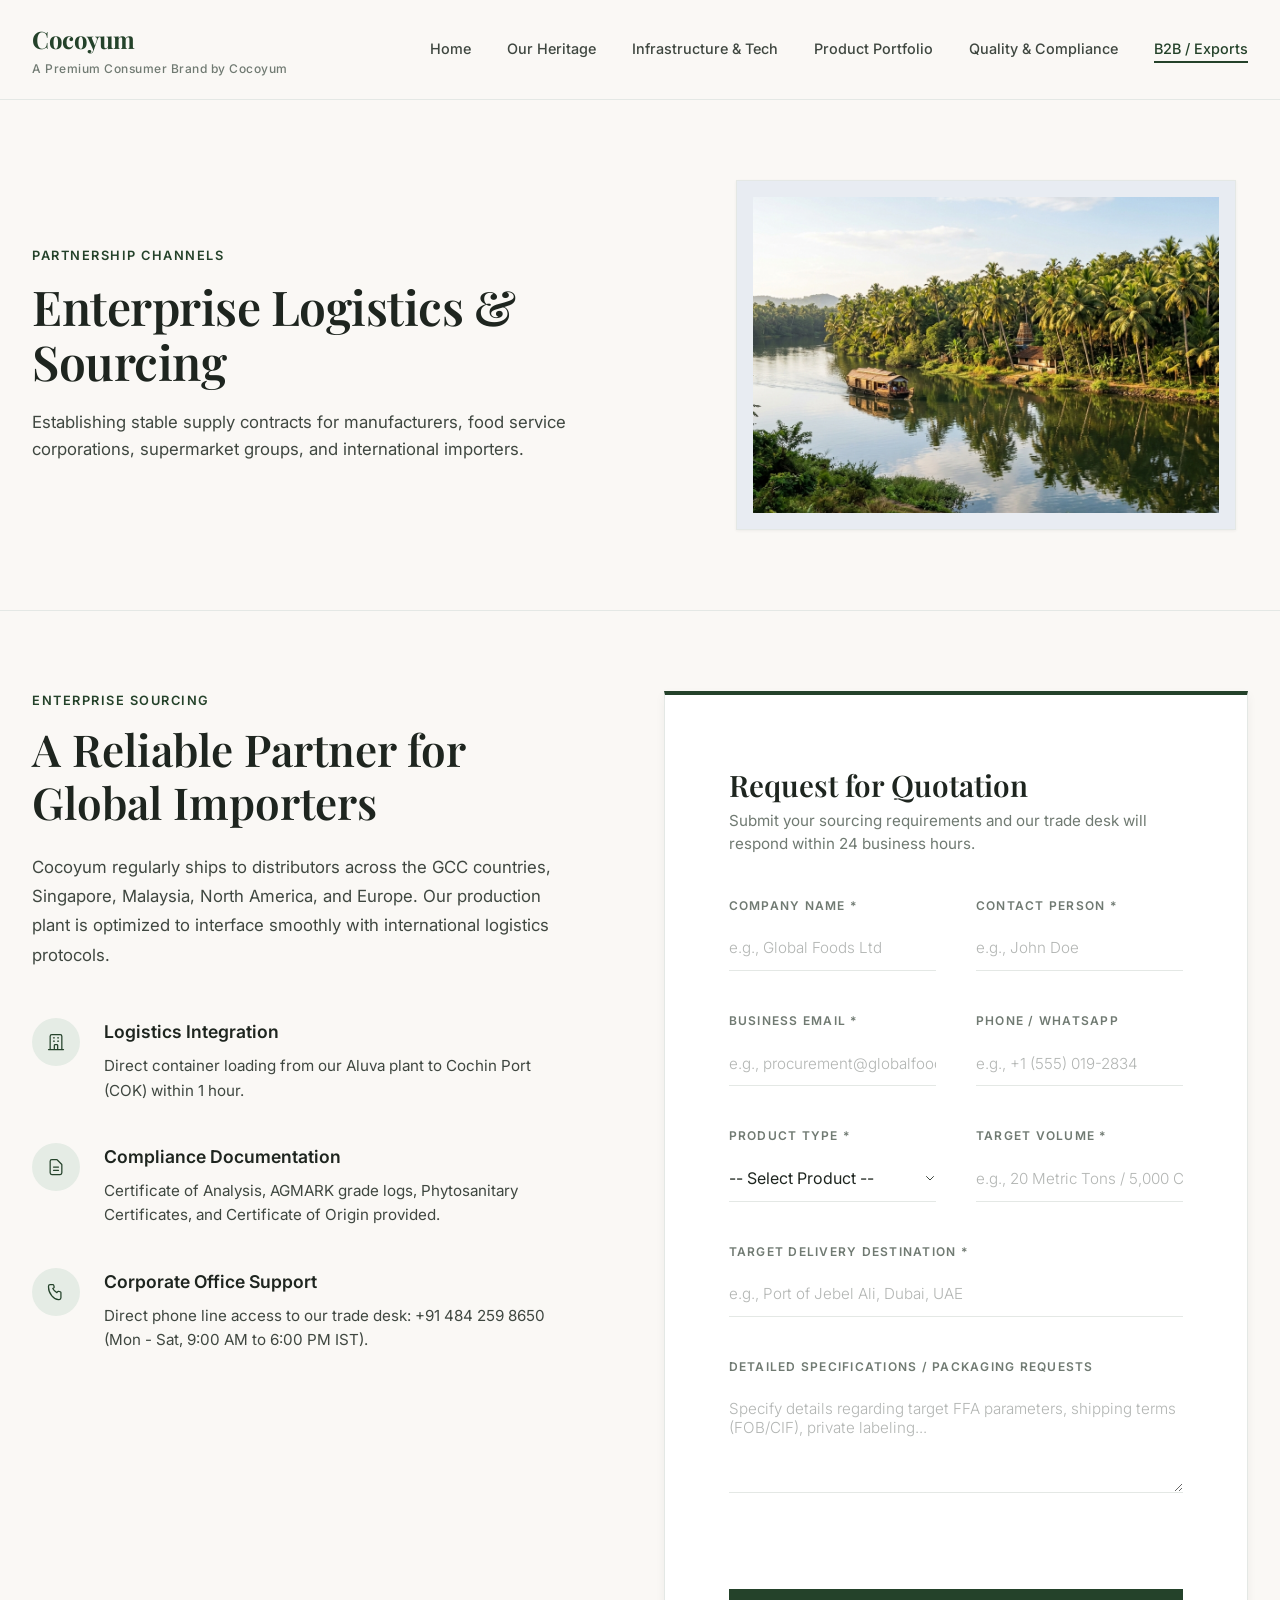
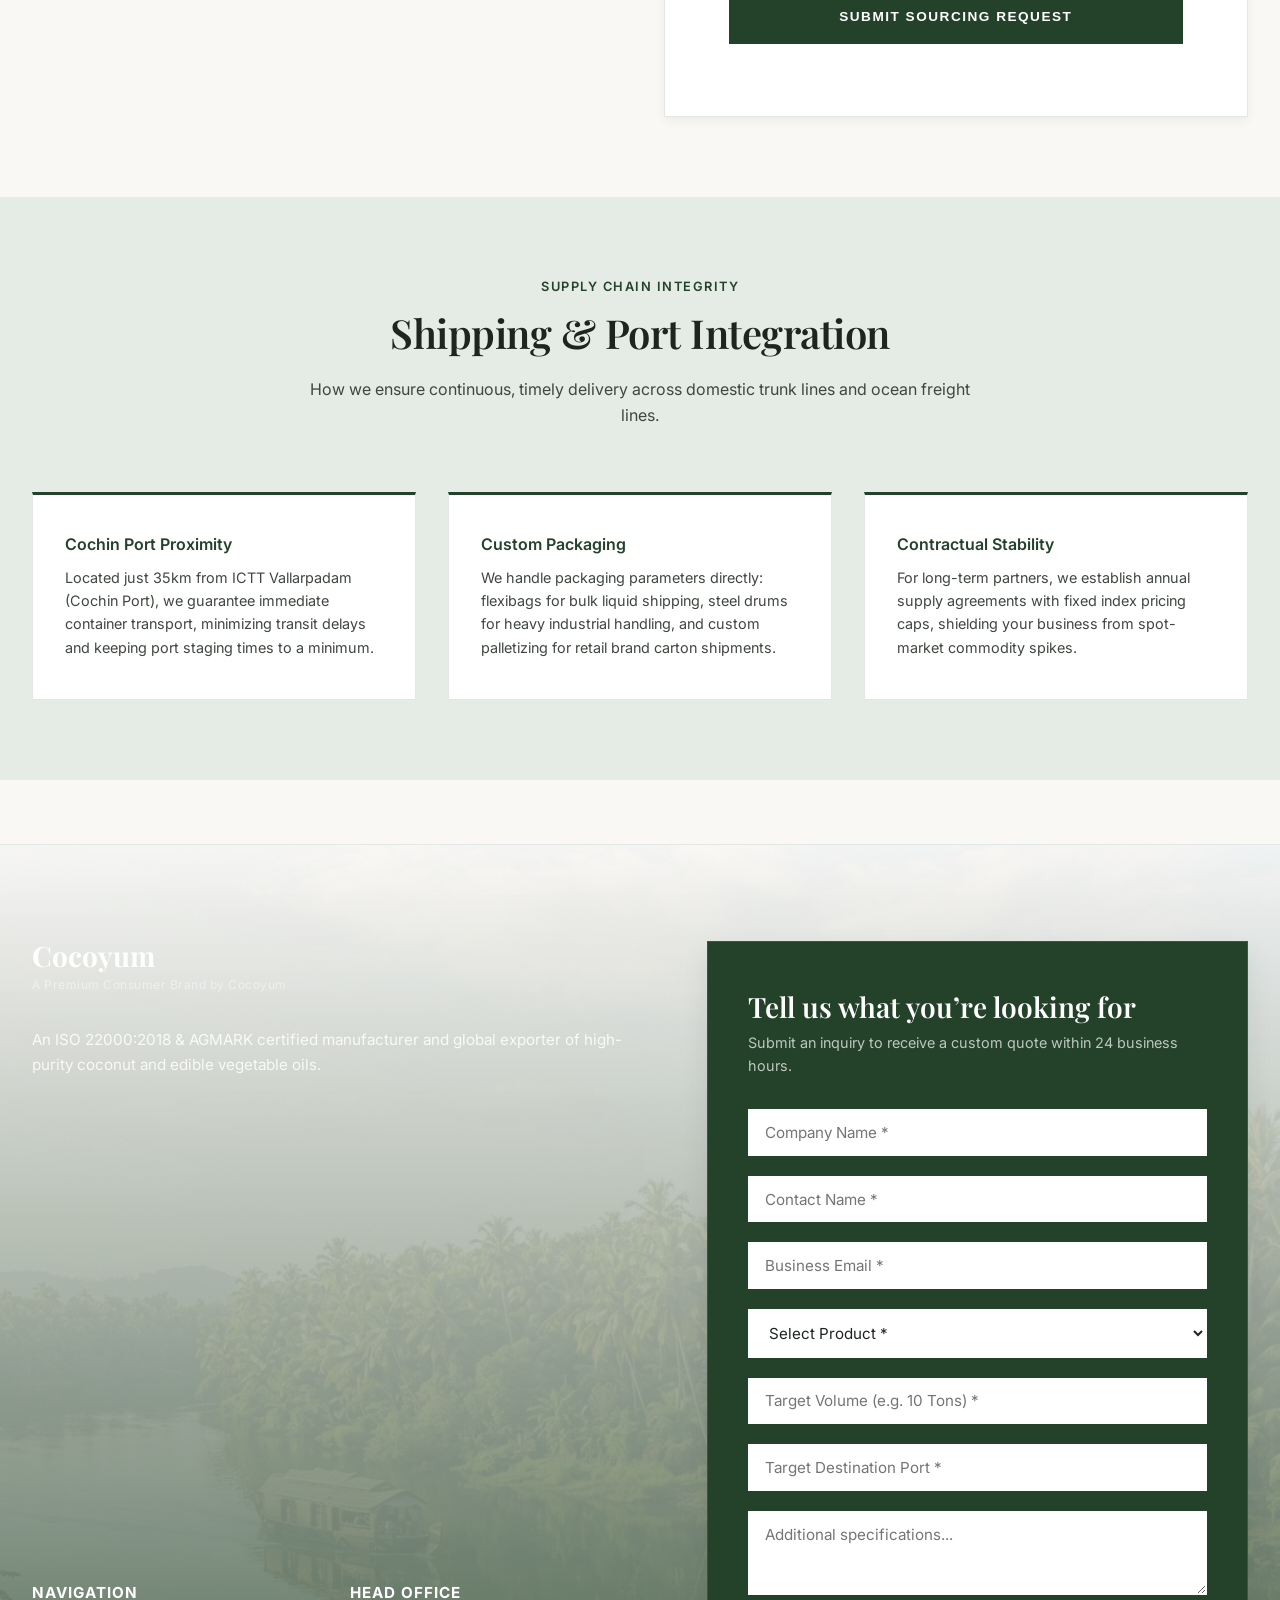
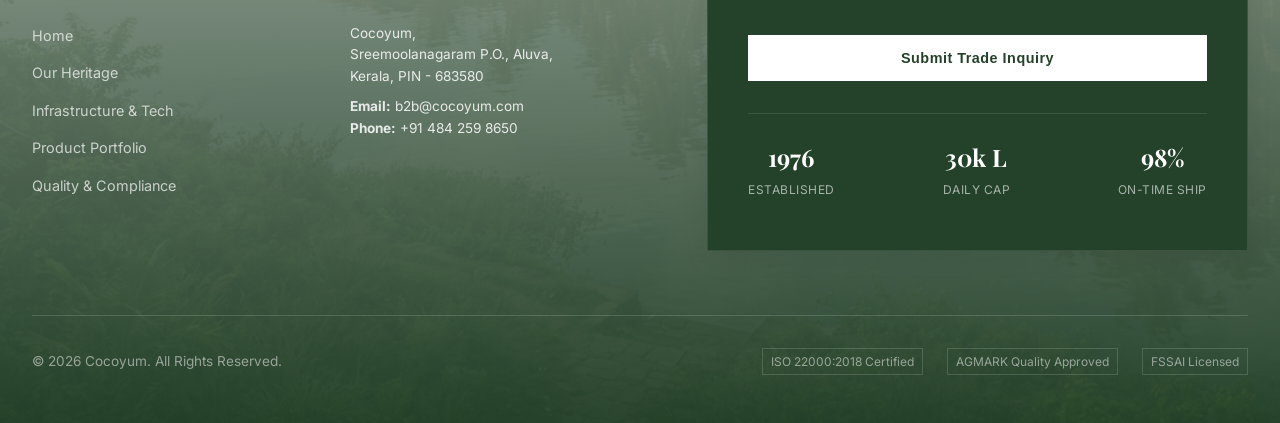
==== b2b.html @ 8557363f "Rename brand references from New Periyar Oil Mills to Cocoyum across all pages and scripts" ====
<!DOCTYPE html>
<html lang="en">
<head>
    <meta charset="UTF-8">
    <meta name="viewport" content="width=device-width, initial-scale=1.0">
    <title>B2B Trade & Export Enquiries | Cocoyum</title>
    <meta name="description" content="Submit a Request for Quote (RFQ) to Cocoyum. Sourcing solutions for industrial bulk edible oils and global export supply chains.">
    <meta name="keywords" content="Enterprise RFQ, Bulk Oil Supplier, Coconut Oil Exports, Industrial Sourcing, Trade Inquiry Form, Cochin Port Logistics">
    <!-- Favicon -->
    <link rel="icon" type="image/png" href="data:image/svg+xml,<svg xmlns=%22http://www.w3.org/2000/svg%22 viewBox=%220 0 100 100%22><text y=%22.9em%22 font-size=%2290%22>🌴</text></svg>">
    <!-- CSS Stylesheet -->
    <link rel="stylesheet" href="css/style.css">
</head>
<body>

    <!-- Header & Navigation -->
    <header id="main-header">
        <div class="nav-container">
            <a href="index.html" class="logo-anchor" id="nav-logo">
                <span class="logo-main">Cocoyum</span>
                <span class="logo-sub">A Premium Consumer Brand by Cocoyum</span>
            </a>
            
            <button class="menu-toggle" aria-label="Toggle Navigation" id="menu-toggle-btn">
                <span></span>
                <span></span>
                <span></span>
            </button>
            
            <nav>
                <ul class="nav-links" id="nav-menu">
                    <li><a href="index.html">Home</a></li>
                    <li><a href="heritage.html">Our Heritage</a></li>
                    <li><a href="infrastructure.html">Infrastructure & Tech</a></li>
                    <li><a href="products.html">Product Portfolio</a></li>
                    <li><a href="quality.html">Quality & Compliance</a></li>
                    <li><a href="b2b.html" class="active">B2B / Exports</a></li>
                </ul>
            </nav>
        </div>
    </header>

    <!-- Main Content Area -->
    <main>
        
        <!-- Shared Split Page Hero -->
        <section class="page-hero">
            <div class="page-hero-grid">
                <div class="page-hero-content">
                    <span class="subtitle">Partnership Channels</span>
                    <h1>Enterprise Logistics & Sourcing</h1>
                    <p>Establishing stable supply contracts for manufacturers, food service corporations, supermarket groups, and international importers.</p>
                </div>
                <div class="page-hero-image-wrap">
                    <div class="page-hero-frame bg-slate">
                        <img src="assets/periyar_groves.png" alt="Sourcing Groves in Kerala, India">
                    </div>
                </div>
            </div>
        </section>

        <!-- Form and Info Section -->
        <section class="container" id="trade-inquiry-section">
            <div class="form-grid-layout">
                
                <!-- Information Column -->
                <div class="info-column">
                    <span class="subtitle">Enterprise Sourcing</span>
                    <h2>A Reliable Partner for Global Importers</h2>
                    <p>Cocoyum regularly ships to distributors across the GCC countries, Singapore, Malaysia, North America, and Europe. Our production plant is optimized to interface smoothly with international logistics protocols.</p>
                    
                    <ul class="contact-details">
                        <li>
                            <div class="contact-icon">
                                <svg xmlns="http://www.w3.org/2000/svg" width="24" height="24" fill="none" viewBox="0 0 24 24" stroke="currentColor">
                                  <path stroke-linecap="round" stroke-linejoin="round" stroke-width="1.5" d="M19 21V5a2 2 0 00-2-2H7a2 2 0 00-2 2v16m14 0h2m-2 0h-5m-9 0H3m2 0h5M9 7h1m-1 4h1m4-4h1m-1 4h1m-5 10v-5a1 1 0 011-1h2a1 1 0 011 1v5m-4 0h4" />
                                </svg>
                            </div>
                            <div class="contact-text">
                                <strong>Logistics Integration</strong>
                                <span>Direct container loading from our Aluva plant to Cochin Port (COK) within 1 hour.</span>
                            </div>
                        </li>
                        <li>
                            <div class="contact-icon">
                                <svg xmlns="http://www.w3.org/2000/svg" width="24" height="24" fill="none" viewBox="0 0 24 24" stroke="currentColor">
                                  <path stroke-linecap="round" stroke-linejoin="round" stroke-width="1.5" d="M9 12h6m-6 4h6m2 5H7a2 2 0 01-2-2V5a2 2 0 012-2h5.586a1 1 0 01.707.293l5.414 5.414a1 1 0 01.293.707V19a2 2 0 01-2 2z" />
                                </svg>
                            </div>
                            <div class="contact-text">
                                <strong>Compliance Documentation</strong>
                                <span>Certificate of Analysis, AGMARK grade logs, Phytosanitary Certificates, and Certificate of Origin provided.</span>
                            </div>
                        </li>
                        <li>
                            <div class="contact-icon">
                                <svg xmlns="http://www.w3.org/2000/svg" width="24" height="24" fill="none" viewBox="0 0 24 24" stroke="currentColor">
                                  <path stroke-linecap="round" stroke-linejoin="round" stroke-width="1.5" d="M3 5a2 2 0 012-2h3.28a1 1 0 01.94.725l.548 2.2a1 1 0 01-.321.988l-1.305.98a10.582 10.582 0 004.872 4.872l.98-1.305a1 1 0 01.988-.321l2.2.548a1 1 0 01.725.94V19a2 2 0 01-2 2h-1C9.716 21 3 14.284 3 6V5z" />
                                </svg>
                            </div>
                            <div class="contact-text">
                                <strong>Corporate Office Support</strong>
                                <span>Direct phone line access to our trade desk: +91 484 259 8650 (Mon - Sat, 9:00 AM to 6:00 PM IST).</span>
                            </div>
                        </li>
                    </ul>
                </div>
                              <!-- B2B Form Wrapper (Premium Minimalist Grid Layout) -->
                <div class="form-wrapper-clean">
                    <h3 class="form-title">Request for Quotation</h3>
                    <p class="form-subtitle">Submit your sourcing requirements and our trade desk will respond within 24 business hours.</p>
                    
                    <form class="b2b-form-main" id="b2b-inquiry-form-main">
                        
                        <!-- Row 1: Company & Contact -->
                        <div class="form-row">
                            <div class="form-group-clean">
                                <label for="company-name">Company Name *</label>
                                <input type="text" id="company-name" placeholder="e.g., Global Foods Ltd" required>
                            </div>
                            <div class="form-group-clean">
                                <label for="contact-name">Contact Person *</label>
                                <input type="text" id="contact-name" placeholder="e.g., John Doe" required>
                            </div>
                        </div>
                        
                        <!-- Row 2: Email & Phone -->
                        <div class="form-row">
                            <div class="form-group-clean">
                                <label for="email">Business Email *</label>
                                <input type="email" id="email" placeholder="e.g., procurement@globalfoods.com" required>
                            </div>
                            <div class="form-group-clean">
                                <label for="phone">Phone / WhatsApp</label>
                                <input type="tel" id="phone" placeholder="e.g., +1 (555) 019-2834">
                            </div>
                        </div>

                        <!-- Row 3: Product Type & Volume -->
                        <div class="form-row">
                            <div class="form-group-clean">
                                <label for="product-spec">Product Type *</label>
                                <select id="product-spec" required>
                                    <option value="" disabled selected>-- Select Product --</option>
                                    <option value="bulk-crude-coconut">Bulk Crude Coconut Oil</option>
                                    <option value="bulk-refined-coconut">Bulk Refined Coconut Oil</option>
                                    <option value="cocoyum-retail-coconut">Cocoyum Consumer Coconut Oil</option>
                                    <option value="bulk-refined-sunflower">Bulk Refined Sunflower Oil</option>
                                    <option value="bulk-refined-ricebran">Bulk Refined Rice Bran Oil</option>
                                    <option value="custom-blend">Custom Formulation / Blend</option>
                                </select>
                            </div>
                            <div class="form-group-clean">
                                <label for="volume">Target Volume *</label>
                                <input type="text" id="volume" placeholder="e.g., 20 Metric Tons / 5,000 Cases" required>
                            </div>
                        </div>
                        
                        <!-- Destination (Full Width) -->
                        <div class="form-group-clean">
                            <label for="destination">Target Delivery Destination *</label>
                            <input type="text" id="destination" placeholder="e.g., Port of Jebel Ali, Dubai, UAE" required>
                        </div>
                        
                        <!-- Message (Full Width) -->
                        <div class="form-group-clean">
                            <label for="message">Detailed Specifications / Packaging Requests</label>
                            <textarea id="message" rows="4" placeholder="Specify details regarding target FFA parameters, shipping terms (FOB/CIF), private labeling..."></textarea>
                        </div>
                        
                        <!-- Status Messages -->
                        <div class="form-status" id="form-status-message-main"></div>
                        
                        <!-- Submit Button -->
                        <button type="submit" class="form-submit-btn-clean" id="b2b-submit-btn-main">Submit Sourcing Request</button>
                        
                    </form>
                </div>
                
            </div>
        </section>

        <!-- Industrial Logistics Map / Capabilities Section -->
        <section class="container" style="background-color: var(--tile-sage); border-radius: var(--border-radius-sm); margin-bottom: 4rem;" id="logistics-flow">
            <div class="section-title-wrap">
                <span class="subtitle">Supply Chain Integrity</span>
                <h2 class="section-title">Shipping & Port Integration</h2>
                <p>How we ensure continuous, timely delivery across domestic trunk lines and ocean freight lines.</p>
            </div>
            
            <div style="display: grid; grid-template-columns: 1fr 1fr 1fr; gap: 2rem;">
                <!-- Card 1 -->
                <div style="background-color: var(--white); padding: 2.5rem 2rem; border-radius: var(--border-radius-sm); border: 1px solid var(--neutral-light); border-top: 3px solid var(--primary-color);">
                    <h4 style="margin-bottom: 0.75rem; color: var(--primary-color); font-family: var(--font-sans); font-weight: 600;">Cochin Port Proximity</h4>
                    <p style="font-size: 0.9rem; color: var(--neutral-dark);">Located just 35km from ICTT Vallarpadam (Cochin Port), we guarantee immediate container transport, minimizing transit delays and keeping port staging times to a minimum.</p>
                </div>
                <!-- Card 2 -->
                <div style="background-color: var(--white); padding: 2.5rem 2rem; border-radius: var(--border-radius-sm); border: 1px solid var(--neutral-light); border-top: 3px solid var(--primary-color);">
                    <h4 style="margin-bottom: 0.75rem; color: var(--primary-color); font-family: var(--font-sans); font-weight: 600;">Custom Packaging</h4>
                    <p style="font-size: 0.9rem; color: var(--neutral-dark);">We handle packaging parameters directly: flexibags for bulk liquid shipping, steel drums for heavy industrial handling, and custom palletizing for retail brand carton shipments.</p>
                </div>
                <!-- Card 3 -->
                <div style="background-color: var(--white); padding: 2.5rem 2rem; border-radius: var(--border-radius-sm); border: 1px solid var(--neutral-light); border-top: 3px solid var(--primary-color);">
                    <h4 style="margin-bottom: 0.75rem; color: var(--primary-color); font-family: var(--font-sans); font-weight: 600;">Contractual Stability</h4>
                    <p style="font-size: 0.9rem; color: var(--neutral-dark);">For long-term partners, we establish annual supply agreements with fixed index pricing caps, shielding your business from spot-market commodity spikes.</p>
                </div>
            </div>
        </section>

    </main>

    <!-- Footer Area -->
    <footer id="main-footer">
        <div class="footer-grid-layout">
            <!-- Left Info Column -->
            <div class="footer-info">
                <div>
                    <div class="footer-logo-main">Cocoyum</div>
                    <div class="footer-logo-sub">A Premium Consumer Brand by Cocoyum</div>
                    <p style="font-size: 0.95rem; line-height: 1.7; margin-bottom: 2rem;">An ISO 22000:2018 & AGMARK certified manufacturer and global exporter of high-purity coconut and edible vegetable oils.</p>
                </div>
                
                <div class="footer-navs">
                    <div class="footer-nav-col">
                        <h4>Navigation</h4>
                        <ul>
                            <li><a href="index.html">Home</a></li>
                            <li><a href="heritage.html">Our Heritage</a></li>
                            <li><a href="infrastructure.html">Infrastructure & Tech</a></li>
                            <li><a href="products.html">Product Portfolio</a></li>
                            <li><a href="quality.html">Quality & Compliance</a></li>
                        </ul>
                    </div>
                    <div class="footer-nav-col">
                        <h4>Head Office</h4>
                        <p style="font-size: 0.85rem; line-height: 1.6; margin-bottom: 0.5rem;">Cocoyum,<br>Sreemoolanagaram P.O., Aluva,<br>Kerala, PIN - 683580</p>
                        <p style="font-size: 0.85rem;"><strong>Email:</strong> b2b@cocoyum.com<br><strong>Phone:</strong> +91 484 259 8650</p>
                    </div>
                </div>
            </div>
            
            <!-- Right Floating B2B Form Box -->
            <div class="footer-form-wrapper" id="footer-b2b-wrapper">
                <h3>Tell us what you’re looking for</h3>
                <p>Submit an inquiry to receive a custom quote within 24 business hours.</p>
                
                <form class="footer-form" id="b2b-inquiry-form">
                    <input type="text" id="company-name" placeholder="Company Name *" required>
                    <input type="text" id="contact-name" placeholder="Contact Name *" required>
                    <input type="email" id="email" placeholder="Business Email *" required>
                    
                    <select id="product-spec" required>
                        <option value="" disabled selected>Select Product *</option>
                        <option value="bulk-coconut">Bulk Coconut Oil</option>
                        <option value="cocoyum-retail">Cocoyum Consumer Oil</option>
                        <option value="bulk-sunflower">Bulk Sunflower Oil</option>
                        <option value="bulk-ricebran">Bulk Rice Bran Oil</option>
                    </select>
                    
                    <input type="text" id="volume" placeholder="Target Volume (e.g. 10 Tons) *" required>
                    <input type="text" id="destination" placeholder="Target Destination Port *" required>
                    <textarea id="message" rows="3" placeholder="Additional specifications..."></textarea>
                    
                    <!-- Form Status Banner -->
                    <div class="form-status" id="form-status-message"></div>
                    
                    <button type="submit" class="btn footer-form-btn">Submit Trade Inquiry</button>
                </form>
                
                <!-- B2B Stats below form -->
                <div class="footer-stats-strip">
                    <div class="footer-stat-item">
                        <span class="footer-stat-val">1976</span>
                        <span class="footer-stat-lbl">Established</span>
                    </div>
                    <div class="footer-stat-item">
                        <span class="footer-stat-val">30k L</span>
                        <span class="footer-stat-lbl">Daily Cap</span>
                    </div>
                    <div class="footer-stat-item">
                        <span class="footer-stat-val">98%</span>
                        <span class="footer-stat-lbl">On-Time Ship</span>
                    </div>
                </div>
            </div>
        </div>
        
        <div class="footer-bottom">
            <div>&copy; 2026 Cocoyum. All Rights Reserved.</div>
            <div class="footer-certs-strip">
                <span>ISO 22000:2018 Certified</span>
                <span>AGMARK Quality Approved</span>
                <span>FSSAI Licensed</span>
            </div>
        </div>
    </footer>

    <!-- Floating Contact Button (FOB) -->
    <button class="floating-contact-btn" id="fob-contact-btn" aria-label="Scroll to B2B Inquiry Form">
        <svg xmlns="http://www.w3.org/2000/svg" fill="none" viewBox="0 0 24 24" stroke="currentColor">
            <path stroke-linecap="round" stroke-linejoin="round" stroke-width="1.5" d="M8 12h.01M12 12h.01M16 12h.01M21 12c0 4.418-4.03 8-9 8a9.863 9.863 0 01-4.255-.949L3 20l1.395-3.72C3.512 15.042 3 13.574 3 12c0-4.418 4.03-8 9-8s9 3.582 9 8z" />
        </svg>
        Trade Inquiry
    </button>

    <!-- Main JavaScript Logic -->
    <script src="js/main.js"></script>
</body>
</html>
---- css/style.css ----
/* ==========================================================================
   Cocoyum - Organic Editorial Design System & Stylesheet
   ========================================================================== */

/* Import Google Fonts */
@import url('https://fonts.googleapis.com/css2?family=Inter:wght@300;400;500;600;700&family=Playfair+Display:ital,wght@0,400;0,600;0,700;1,400&display=swap');

:root {
    /* Reference Color Palette */
    --primary-color: #24422A;       /* Organic Deep Forest Green */
    --primary-light: #345D3C;
    --primary-dark: #162B1C;
    --secondary-color: #E5A93B;     /* Rich Amber Accent */
    
    /* Neutrals */
    --neutral-darkest: #1E251F;     /* Forest Charcoal (Titles) */
    --neutral-dark: #3F4740;        /* Forest Slate (Body copy) */
    --neutral-medium: #707A72;      /* Muted Slate */
    --neutral-light: #E4E8E5;       /* Warm light border */
    --canvas-bg: #FAF8F5;           /* Warm, organic off-white background */
    --white: #ffffff;
    
    /* Pastel Accents for Product Blocks & Mosaic Tiles */
    --tile-sage: #E5ECE5;
    --tile-tan: #EFEBE4;
    --tile-peach: #F5ECE8;
    --tile-slate: #E8ECF2;
    
    /* Typography */
    --font-serif: 'Playfair Display', Georgia, serif;
    --font-sans: 'Inter', -apple-system, BlinkMacSystemFont, "Segoe UI", Roboto, sans-serif;
    
    /* Shadows */
    --shadow-sm: 0 1px 3px rgba(0,0,0,0.05);
    --shadow-md: 0 4px 10px rgba(0,0,0,0.05);
    --shadow-lg: 0 10px 25px rgba(0,0,0,0.08);
    
    --border-radius-sm: 0px;        /* Sharp corners like reference image */
    --border-radius-md: 4px;
    --border-radius-lg: 8px;
    
    --transition-normal: 0.3s ease;
}

/* Base Styles */
* {
    box-sizing: border-box;
    margin: 0;
    padding: 0;
}

html {
    scroll-behavior: smooth;
    font-size: 16px;
}

body {
    font-family: var(--font-sans);
    background-color: var(--canvas-bg);
    color: var(--neutral-dark);
    line-height: 1.6;
    overflow-x: hidden;
}

h1, h2, h3, h4, h5, h6 {
    color: var(--neutral-darkest);
    font-weight: 700;
    line-height: 1.2;
}

h1, h2, h3, .font-serif-title {
    font-family: var(--font-serif);
    font-weight: 600;
}

a {
    color: inherit;
    text-decoration: none;
    transition: var(--transition-normal);
}

/* Header & Navigation */
header {
    background-color: var(--canvas-bg);
    border-bottom: 1px solid var(--neutral-light);
    position: sticky;
    top: 0;
    z-index: 1000;
}

.nav-container {
    max-width: 1440px;
    margin: 0 auto;
    display: flex;
    justify-content: space-between;
    align-items: center;
    padding: 1.25rem 2rem;
}

.logo-anchor {
    display: flex;
    flex-direction: column;
}

.logo-main {
    font-family: var(--font-serif);
    font-weight: 700;
    font-size: 1.5rem;
    color: var(--primary-color);
    letter-spacing: -0.5px;
}

.logo-sub {
    font-size: 0.75rem;
    font-weight: 500;
    color: var(--neutral-medium);
    margin-top: 1px;
    letter-spacing: 0.5px;
}

.nav-links {
    display: flex;
    gap: 2.25rem;
    list-style: none;
}

.nav-links a {
    font-size: 0.9rem;
    font-weight: 500;
    color: var(--neutral-dark);
    padding: 0.25rem 0;
    border-bottom: 2px solid transparent;
    text-transform: capitalize;
}

.nav-links a:hover,
.nav-links a.active {
    color: var(--primary-color);
    border-bottom-color: var(--primary-color);
}

/* Mobile Hamburger Menu */
.menu-toggle {
    display: none;
    flex-direction: column;
    gap: 5px;
    cursor: pointer;
    background: none;
    border: none;
}

.menu-toggle span {
    display: block;
    width: 22px;
    height: 2px;
    background-color: var(--primary-color);
    transition: var(--transition-normal);
}

/* Containers */
main {
    min-height: calc(100vh - 80px - 450px);
}

.container {
    max-width: 1440px;
    margin: 0 auto;
    padding: 5rem 2rem;
}

.section-title-wrap {
    text-align: center;
    max-width: 700px;
    margin: 0 auto 4rem auto;
}

.subtitle {
    color: var(--primary-color);
    text-transform: uppercase;
    font-size: 0.8rem;
    font-weight: 600;
    letter-spacing: 1.5px;
    margin-bottom: 0.75rem;
    display: block;
}

.section-title {
    font-size: 2.5rem;
    margin-bottom: 1.25rem;
    letter-spacing: -0.5px;
}

/* Flat, Clean Buttons with Square Corners */
.btn {
    display: inline-flex;
    align-items: center;
    justify-content: center;
    padding: 0.85rem 2rem;
    font-weight: 500;
    font-size: 0.9rem;
    letter-spacing: 0.5px;
    border-radius: var(--border-radius-sm);
    cursor: pointer;
    transition: var(--transition-normal);
    border: 1px solid transparent;
}

.btn-primary {
    background-color: var(--primary-color);
    color: var(--white);
}

.btn-primary:hover {
    background-color: var(--primary-dark);
}

.btn-secondary {
    background-color: transparent;
    color: var(--primary-color);
    border-color: var(--primary-color);
}

.btn-secondary:hover {
    background-color: var(--primary-color);
    color: var(--white);
}

/* Split Hero Layout with Floating Package */
.hero {
    background-color: var(--canvas-bg);
    padding: 6rem 2rem;
    position: relative;
    overflow: hidden;
}

.hero-grid {
    max-width: 1440px;
    margin: 0 auto;
    display: grid;
    grid-template-columns: 1.2fr 1fr;
    gap: 4rem;
    align-items: center;
}

.hero-content {
    text-align: left;
}

.hero h1 {
    font-size: 3.75rem;
    color: var(--neutral-darkest);
    margin-bottom: 1.5rem;
    letter-spacing: -1px;
    line-height: 1.15;
}

.hero p {
    font-size: 1.1rem;
    color: var(--neutral-dark);
    margin-bottom: 2.5rem;
    max-width: 580px;
}

.hero-actions {
    display: flex;
    gap: 1.25rem;
}

.hero-image-wrap {
    display: flex;
    justify-content: center;
    align-items: center;
    position: relative;
}

.hero-floating-image {
    width: 100%;
    max-width: 500px;
    height: auto;
    filter: drop-shadow(0 20px 35px rgba(0, 0, 0, 0.12));
    animation: float 6s ease-in-out infinite;
}

@keyframes float {
    0%, 100% { transform: translateY(0px); }
    50% { transform: translateY(-12px); }
}

/* Split Page Hero (Used across all subpages) */
.page-hero {
    background-color: var(--canvas-bg);
    padding: 5rem 2rem;
    border-bottom: 1px solid var(--neutral-light);
}

.page-hero-grid {
    max-width: 1440px;
    margin: 0 auto;
    display: grid;
    grid-template-columns: 1.2fr 1fr;
    gap: 4rem;
    align-items: center;
}

.page-hero-content {
    text-align: left;
}

.page-hero h1 {
    font-size: 3rem;
    color: var(--neutral-darkest);
    margin-bottom: 1.25rem;
    letter-spacing: -0.5px;
    line-height: 1.15;
}

.page-hero p {
    font-size: 1.05rem;
    color: var(--neutral-dark);
    margin-bottom: 0px;
}

.page-hero-image-wrap {
    display: flex;
    justify-content: center;
    position: relative;
}

.page-hero-frame {
    width: 100%;
    max-width: 500px;
    height: 350px;
    background-color: var(--tile-sage);
    padding: 1rem;
    display: flex;
    align-items: center;
    justify-content: center;
    overflow: hidden;
    box-shadow: var(--shadow-sm);
    border: 1px solid var(--neutral-light);
}

.page-hero-frame.bg-tan { background-color: var(--tile-tan); }
.page-hero-frame.bg-peach { background-color: var(--tile-peach); }
.page-hero-frame.bg-slate { background-color: var(--tile-slate); }

.page-hero-frame img {
    width: 100%;
    height: 100%;
    object-fit: cover;
}

/* Premium Clean Timeline (Used in heritage.html) */
.timeline-clean {
    border-left: 1px solid var(--neutral-light);
    margin: 4rem auto;
    padding-left: 3rem;
    position: relative;
    max-width: 700px;
}

.timeline-clean-item {
    margin-bottom: 3.5rem;
    position: relative;
}

.timeline-clean-item:last-child {
    margin-bottom: 0;
}

.timeline-clean-item::before {
    content: '';
    position: absolute;
    left: calc(-3rem - 5px);
    top: 8px;
    width: 9px;
    height: 9px;
    border-radius: 50%;
    background-color: var(--primary-color);
    border: 2px solid var(--canvas-bg);
}

.timeline-clean-year {
    font-family: var(--font-serif);
    font-size: 2rem;
    font-weight: 700;
    color: var(--primary-color);
    line-height: 1;
    margin-bottom: 0.5rem;
}

.timeline-clean-title {
    font-size: 1.15rem;
    font-weight: 600;
    color: var(--neutral-darkest);
    margin-bottom: 0.5rem;
}

.timeline-clean-desc {
    font-size: 0.95rem;
    color: var(--neutral-dark);
    max-width: 600px;
}

/* Solid Forest Green Metric Banner Strip */
.metric-strip {
    background-color: var(--primary-color);
    color: var(--white);
    padding: 1.5rem 0;
    text-align: center;
}

.metric-text-wrap {
    max-width: 1200px;
    margin: 0 auto;
    padding: 0 2rem;
    font-size: 0.95rem;
    font-weight: 400;
    letter-spacing: 1px;
    display: flex;
    justify-content: space-around;
    flex-wrap: wrap;
    gap: 1.5rem;
}

.metric-dot-item {
    display: inline-flex;
    align-items: center;
    gap: 0.5rem;
    text-transform: uppercase;
    font-size: 0.85rem;
}

/* Executive Snapshot */
.snapshot-section {
    background-color: var(--canvas-bg);
    border-top: 1px solid var(--neutral-light);
}

.snapshot-grid {
    display: grid;
    grid-template-columns: 1.2fr 1fr;
    gap: 5rem;
    align-items: center;
}

.snapshot-text h2 {
    font-size: 2.5rem;
    margin-bottom: 1.5rem;
}

.snapshot-text p {
    margin-bottom: 1.5rem;
    font-size: 1.05rem;
    color: var(--neutral-dark);
}

.snapshot-quote {
    border-left: 3px solid var(--primary-color);
    padding-left: 1.5rem;
    margin: 2.25rem 0;
    font-style: italic;
    font-size: 1.15rem;
    color: var(--neutral-darkest);
    font-family: var(--font-serif);
}

/* Premium Card Grid - Colored Background Tiles */
.card-grid {
    display: grid;
    grid-template-columns: repeat(auto-fit, minmax(280px, 1fr));
    gap: 2.5rem;
}

.card {
    background-color: transparent;
    transition: var(--transition-normal);
}

.card-tile {
    height: 300px;
    display: flex;
    align-items: center;
    justify-content: center;
    margin-bottom: 1.5rem;
    transition: var(--transition-normal);
    position: relative;
    overflow: hidden;
}

.card-tile img {
    height: 80%;
    width: 80%;
    object-fit: contain;
    transition: var(--transition-normal);
}

.card:hover .card-tile img {
    transform: scale(1.05);
}

/* Assign Pastel Accent Colors to Cards */
.bg-sage { background-color: var(--tile-sage); }
.bg-tan { background-color: var(--tile-tan); }
.bg-peach { background-color: var(--tile-peach); }
.bg-slate { background-color: var(--tile-slate); }

.card-info {
    text-align: left;
}

.card-info h3 {
    font-size: 1.3rem;
    margin-bottom: 0.5rem;
}

.card-info p {
    font-size: 0.95rem;
    color: var(--neutral-dark);
    margin-bottom: 1rem;
}

/* Asymmetrical Mosaic Grid Layout (Choose the from Tea Journal style) */
.mosaic-grid {
    display: grid;
    grid-template-columns: repeat(2, 1fr);
    grid-auto-rows: 280px;
    gap: 2rem;
    margin-top: 3rem;
}

.mosaic-card {
    display: flex;
    flex-direction: column;
    justify-content: flex-end;
    padding: 2.5rem;
    position: relative;
    overflow: hidden;
    transition: var(--transition-normal);
}

.mosaic-card:hover {
    transform: translateY(-4px);
    box-shadow: var(--shadow-md);
}

.mosaic-card.wide {
    grid-column: span 2;
}

.mosaic-card.tall {
    grid-row: span 2;
    height: 580px;
}

.mosaic-num {
    font-family: var(--font-serif);
    font-size: 3rem;
    font-weight: 700;
    color: rgba(36, 66, 42, 0.15);
    position: absolute;
    top: 2rem;
    left: 2.5rem;
}

.mosaic-card-title {
    font-size: 1.5rem;
    margin-bottom: 0.5rem;
    color: var(--neutral-darkest);
    font-family: var(--font-serif);
}

.mosaic-card-desc {
    font-size: 0.95rem;
    color: var(--neutral-dark);
}

/* Timeline Layout (Heritage Page) */
.timeline {
    position: relative;
    max-width: 800px;
    margin: 4rem auto;
    padding: 0 1rem;
}

.timeline::after {
    content: '';
    position: absolute;
    width: 1px;
    background-color: var(--neutral-light);
    top: 0;
    bottom: 0;
    left: 50%;
}

.timeline-item {
    padding: 1.5rem 0;
    position: relative;
    width: 50%;
}

.timeline-item:nth-child(even) {
    left: 50%;
    padding-left: 2.5rem;
}

.timeline-item:nth-child(odd) {
    left: 0;
    padding-right: 2.5rem;
    text-align: right;
}

.timeline-badge {
    position: absolute;
    width: 10px;
    height: 10px;
    border-radius: 50%;
    background-color: var(--primary-color);
    top: 2rem;
    z-index: 1;
}

.timeline-item:nth-child(even) .timeline-badge {
    left: -5px;
}

.timeline-item:nth-child(odd) .timeline-badge {
    right: -5px;
}

.timeline-date {
    font-family: var(--font-serif);
    font-size: 1.3rem;
    font-weight: 600;
    color: var(--primary-color);
    margin-bottom: 0.25rem;
}

.timeline-content {
    background-color: var(--white);
    padding: 1.5rem;
    border: 1px solid var(--neutral-light);
}

/* Product Matrix spec filters & details */
.products-filter {
    display: flex;
    justify-content: center;
    gap: 1.5rem;
    margin-bottom: 4rem;
}

.filter-btn {
    background: none;
    border: none;
    font-family: var(--font-sans);
    font-size: 0.9rem;
    font-weight: 500;
    color: var(--neutral-medium);
    cursor: pointer;
    padding: 0.25rem 0;
    border-bottom: 2px solid transparent;
    transition: var(--transition-normal);
}

.filter-btn:hover,
.filter-btn.active {
    color: var(--primary-color);
    border-bottom-color: var(--primary-color);
}

/* Premium Borderless Product Cards */
.product-grid {
    display: grid;
    grid-template-columns: repeat(auto-fit, minmax(320px, 1fr));
    gap: 4rem 2.5rem;
    margin-top: 3rem;
}

.product-card {
    background-color: transparent;
    border: none;
    border-radius: 0;
    display: flex;
    flex-direction: column;
    transition: var(--transition-normal);
}

.product-card .card-tile {
    height: 340px;
    width: 100%;
    margin-bottom: 1.5rem;
    position: relative;
    overflow: hidden;
    box-shadow: none;
    transition: transform 0.4s cubic-bezier(0.165, 0.84, 0.44, 1), box-shadow 0.4s cubic-bezier(0.165, 0.84, 0.44, 1);
}

.product-card:hover .card-tile {
    transform: translateY(-6px);
    box-shadow: var(--shadow-lg);
}

.product-card .card-tile img {
    height: 75%;
    width: 75%;
    object-fit: contain;
    transition: transform 0.6s cubic-bezier(0.165, 0.84, 0.44, 1);
}

.product-card:hover .card-tile img {
    transform: scale(1.04);
}

.product-details {
    padding: 0;
    display: flex;
    flex-direction: column;
    gap: 0.75rem;
}

.product-title {
    font-family: var(--font-serif);
    font-size: 1.4rem;
    font-weight: 600;
    color: var(--neutral-darkest);
    margin-bottom: 0px;
    line-height: 1.25;
}

.product-desc {
    font-size: 0.95rem;
    color: var(--neutral-dark);
    line-height: 1.5;
    margin-bottom: 0.5rem;
}

.product-specs {
    list-style: none;
    padding: 0;
    margin: 0;
}

.product-specs li {
    display: flex;
    justify-content: space-between;
    align-items: center;
    padding: 0.75rem 0;
    border-bottom: 1px solid var(--neutral-light);
    font-size: 0.85rem;
}

.product-specs li:first-child {
    border-top: 1px solid var(--neutral-light);
}

.product-specs li span:first-child {
    font-weight: 500;
    color: var(--neutral-medium);
    text-transform: uppercase;
    letter-spacing: 0.5px;
    font-size: 0.75rem;
}

.product-specs li span:last-child {
    font-weight: 600;
    color: var(--neutral-darkest);
}

/* About Seller Technical Specifications Table */
.specs-table-wrapper {
    margin-top: 2rem;
}

.specs-title {
    font-size: 1.75rem;
    margin-bottom: 1.5rem;
    font-family: var(--font-serif);
}

.specs-table {
    width: 100%;
    border-collapse: collapse;
}

.specs-table tr {
    border-bottom: 1px solid var(--neutral-light);
}

.specs-table tr:first-child {
    border-top: 1px solid var(--neutral-light);
}

.specs-table td {
    padding: 1rem 0;
    font-size: 0.95rem;
}

.specs-label {
    font-weight: 600;
    color: var(--neutral-darkest);
    width: 35%;
}

.specs-value {
    color: var(--neutral-dark);
}

/* Custom Certifications Layout */
.cert-grid {
    display: flex;
    justify-content: center;
    gap: 4rem;
    flex-wrap: wrap;
}

.cert-card {
    width: 280px;
    background-color: var(--white);
    border: 1px solid var(--neutral-light);
    padding: 2.5rem 2rem;
    text-align: center;
}

.cert-icon-placeholder {
    width: 60px;
    height: 60px;
    border-radius: 50%;
    background-color: var(--tile-sage);
    color: var(--primary-color);
    display: flex;
    align-items: center;
    justify-content: center;
    margin: 0 auto 1.5rem auto;
}

/* Footer featuring full landscape image and floating dark green form card */
footer {
    background: linear-gradient(180deg, rgba(250, 248, 245, 0.9) 0%, rgba(36, 66, 42, 0.95) 100%), 
                url('../assets/periyar_groves.png') no-repeat center center/cover;
    padding: 6rem 2rem 3rem 2rem;
    color: rgba(255, 255, 255, 0.85);
    border-top: 1px solid var(--neutral-light);
}

.footer-grid-layout {
    max-width: 1440px;
    margin: 0 auto;
    display: grid;
    grid-template-columns: 1.1fr 1fr;
    gap: 5rem;
    align-items: start;
    padding-bottom: 4rem;
    border-bottom: 1px solid rgba(255, 255, 255, 0.15);
}

.footer-info {
    display: flex;
    flex-direction: column;
    justify-content: space-between;
    height: 100%;
}

.footer-logo-main {
    font-family: var(--font-serif);
    font-weight: 700;
    font-size: 1.75rem;
    color: var(--white);
    line-height: 1.1;
    margin-bottom: 0.25rem;
}

.footer-logo-sub {
    font-size: 0.75rem;
    color: rgba(255, 255, 255, 0.5);
    margin-bottom: 2rem;
    letter-spacing: 0.5px;
}

.footer-navs {
    display: grid;
    grid-template-columns: 1fr 1fr;
    gap: 2.5rem;
    margin: 2.5rem 0;
}

.footer-nav-col h4 {
    color: var(--white);
    font-size: 0.95rem;
    margin-bottom: 1.25rem;
    text-transform: uppercase;
    letter-spacing: 1px;
}

.footer-nav-col ul {
    list-style: none;
}

.footer-nav-col ul li {
    margin-bottom: 0.75rem;
}

.footer-nav-col ul li a {
    font-size: 0.9rem;
    color: rgba(255, 255, 255, 0.7);
}

.footer-nav-col ul li a:hover {
    color: var(--white);
}

/* Floating B2B Form Box */
.footer-form-wrapper {
    background-color: var(--primary-color);
    padding: 3rem 2.5rem;
    border-radius: var(--border-radius-sm);
    box-shadow: var(--shadow-lg);
    border: 1px solid rgba(255, 255, 255, 0.1);
}

.footer-form-wrapper h3 {
    color: var(--white);
    font-size: 1.75rem;
    margin-bottom: 0.5rem;
}

.footer-form-wrapper p {
    font-size: 0.9rem;
    color: rgba(255, 255, 255, 0.7);
    margin-bottom: 2rem;
}

.footer-form {
    display: flex;
    flex-direction: column;
    gap: 1.25rem;
}

.footer-form input,
.footer-form textarea,
.footer-form select {
    background-color: var(--white);
    color: var(--neutral-darkest);
    border: 1px solid transparent;
    padding: 0.8rem 1rem;
    font-family: var(--font-sans);
    font-size: 0.95rem;
    border-radius: var(--border-radius-sm);
    width: 100%;
}

.footer-form input:focus,
.footer-form textarea:focus,
.footer-form select:focus {
    outline: none;
    box-shadow: 0 0 0 3px rgba(255, 255, 255, 0.25);
}

.footer-form textarea {
    resize: vertical;
}

.footer-form-btn {
    background-color: var(--white);
    color: var(--primary-color);
    font-weight: 600;
}

.footer-form-btn:hover {
    background-color: rgba(255,255,255,0.9);
}

/* Footer Stats strip below form */
.footer-stats-strip {
    display: flex;
    justify-content: space-between;
    margin-top: 2rem;
    padding-top: 1.5rem;
    border-top: 1px solid rgba(255, 255, 255, 0.1);
}

.footer-stat-item {
    text-align: center;
}

.footer-stat-val {
    display: block;
    font-family: var(--font-serif);
    font-size: 1.5rem;
    font-weight: 700;
    color: var(--white);
}

.footer-stat-lbl {
    font-size: 0.75rem;
    color: rgba(255, 255, 255, 0.6);
    text-transform: uppercase;
    letter-spacing: 0.5px;
}

/* Bottom copyrights */
.footer-bottom {
    max-width: 1440px;
    margin: 0 auto;
    padding-top: 2rem;
    display: flex;
    justify-content: space-between;
    align-items: center;
    font-size: 0.85rem;
    color: rgba(255, 255, 255, 0.5);
}

.footer-certs-strip {
    display: flex;
    gap: 1.5rem;
}

.footer-certs-strip span {
    border: 1px solid rgba(255, 255, 255, 0.15);
    padding: 0.2rem 0.5rem;
    font-size: 0.75rem;
}

/* ==========================================================================
   Responsive Breakpoints
   ========================================================================== */

@media (max-width: 1024px) {
    .hero-grid,
    .page-hero-grid,
    .snapshot-grid,
    .footer-grid-layout {
        gap: 3rem;
    }
    
    .hero h1 {
        font-size: 3rem;
    }
}

@media (max-width: 768px) {
    .nav-links {
        display: none;
        flex-direction: column;
        position: absolute;
        top: 100%;
        left: 0;
        right: 0;
        background-color: var(--canvas-bg);
        padding: 1.5rem 2rem;
        border-bottom: 1px solid var(--neutral-light);
        box-shadow: var(--shadow-md);
        gap: 1.25rem;
        z-index: 1001;
    }
    
    .nav-links.active {
        display: flex;
    }
    
    .menu-toggle {
        display: flex;
    }
    
    .hero {
        padding: 4rem 1.5rem;
    }
    
    .hero-grid,
    .page-hero-grid {
        grid-template-columns: 1fr;
        text-align: center;
        gap: 2.5rem;
    }
    
    .hero-content,
    .page-hero-content {
        text-align: center;
    }
    
    .hero p {
        margin-left: auto;
        margin-right: auto;
    }
    
    .hero-actions {
        justify-content: center;
    }
    
    .hero-floating-image {
        max-width: 320px;
    }
    
    .page-hero-frame {
        max-width: 100%;
        height: 260px;
    }
    
    .snapshot-grid,
    .footer-grid-layout {
        grid-template-columns: 1fr;
    }
    
    .mosaic-grid {
        grid-template-columns: 1fr;
        grid-auto-rows: auto;
    }
    
    .mosaic-card.tall {
        height: auto;
        padding-top: 8rem;
    }
    
    .timeline::after {
        left: 20px;
    }
    
    .timeline-item {
        width: 100%;
        padding-left: 2.5rem !important;
        padding-right: 0 !important;
        text-align: left !important;
    }
    
    .timeline-item:nth-child(even) {
        left: 0;
    }
    
    .timeline-badge {
        left: 15px !important;
    }
}

@media (max-width: 576px) {
    .container {
        padding: 4rem 1rem;
    }
    
    .hero h1,
    .page-hero h1 {
        font-size: 2.25rem;
    }
    
    .specs-table tr {
        display: flex;
        flex-direction: column;
        padding: 0.75rem 0;
    }
    
    .specs-table td {
        padding: 0.25rem 0;
        width: 100% !important;
    }
    
    .footer-navs {
        grid-template-columns: 1fr;
        gap: 1.5rem;
    }
    
    .footer-bottom {
        flex-direction: column;
        gap: 1.5rem;
        text-align: center;
    }
    
    .footer-certs-strip {
        flex-wrap: wrap;
        justify-content: center;
    }
}

/* Floating Action Button (FOB/FAB) */
.floating-contact-btn {
    position: fixed;
    bottom: 2rem;
    right: 2rem;
    background-color: var(--primary-color);
    color: var(--white);
    border: 1px solid rgba(255, 255, 255, 0.15);
    padding: 0.85rem 1.5rem;
    font-family: var(--font-sans);
    font-size: 0.85rem;
    font-weight: 600;
    letter-spacing: 0.5px;
    text-transform: uppercase;
    display: flex;
    align-items: center;
    gap: 0.5rem;
    box-shadow: var(--shadow-lg);
    cursor: pointer;
    z-index: 1000;
    transition: opacity 0.3s ease, transform 0.3s ease, background-color 0.2s ease;
    opacity: 0;
    transform: translateY(20px);
    pointer-events: none;
}

.floating-contact-btn.visible {
    opacity: 1;
    transform: translateY(0);
    pointer-events: auto;
}

.floating-contact-btn:hover {
    background-color: var(--primary-light);
    transform: translateY(-2px);
}

.floating-contact-btn svg {
    width: 16px;
    height: 16px;
}

@media (max-width: 576px) {
    .floating-contact-btn {
        bottom: 1.5rem;
        right: 1.5rem;
        padding: 0.75rem 1.25rem;
        font-size: 0.75rem;
    }
}

/* ==========================================================================
   B2B Sourcing Page Layout & Form
   ========================================================================== */

.form-grid-layout {
    display: grid;
    grid-template-columns: 1.1fr 1.2fr;
    gap: 6rem;
    align-items: start;
}

.info-column {
    display: flex;
    flex-direction: column;
}

.info-column h2 {
    font-size: 2.75rem;
    line-height: 1.2;
    margin-bottom: 1.5rem;
    color: var(--neutral-darkest);
}

.info-column p {
    font-size: 1.05rem;
    line-height: 1.75;
    color: var(--neutral-dark);
    margin-bottom: 3rem;
}

/* Contact details / list items without standard bullets */
.contact-details {
    list-style: none;
    padding: 0;
    margin: 0;
    display: flex;
    flex-direction: column;
    gap: 2.5rem;
}

.contact-details li {
    display: flex;
    align-items: flex-start;
    gap: 1.5rem;
}

.contact-details .contact-icon {
    width: 48px;
    height: 48px;
    border-radius: 50%;
    background-color: var(--tile-sage);
    color: var(--primary-color);
    display: flex;
    align-items: center;
    justify-content: center;
    flex-shrink: 0;
}

.contact-details .contact-icon svg {
    width: 20px;
    height: 20px;
}

.contact-details .contact-text {
    display: flex;
    flex-direction: column;
    gap: 0.5rem;
}

.contact-details .contact-text strong {
    font-family: var(--font-sans);
    font-size: 1.1rem;
    font-weight: 600;
    color: var(--neutral-darkest);
}

.contact-details .contact-text span {
    font-size: 0.95rem;
    line-height: 1.6;
    color: var(--neutral-dark);
}

/* Premium Minimalist Form Card */
.form-wrapper-clean {
    background-color: var(--white);
    padding: 4.5rem 4rem;
    border: 1px solid var(--neutral-light);
    box-shadow: var(--shadow-md);
    border-top: 4px solid var(--primary-color);
}

.form-title {
    font-family: var(--font-serif);
    font-size: 1.85rem;
    color: var(--neutral-darkest);
    margin-bottom: 0.5rem;
    text-align: left;
}

.form-subtitle {
    font-size: 0.95rem;
    color: var(--neutral-medium);
    margin-bottom: 2.5rem;
    line-height: 1.5;
    text-align: left;
}

.b2b-form-main {
    display: flex;
    flex-direction: column;
    gap: 2.5rem;
}

.form-row {
    display: grid;
    grid-template-columns: 1fr 1fr;
    gap: 2.5rem;
}

.form-group-clean {
    display: flex;
    flex-direction: column;
    position: relative;
}

.form-group-clean label {
    font-size: 0.75rem;
    font-weight: 600;
    text-transform: uppercase;
    letter-spacing: 1.25px;
    color: var(--neutral-medium);
    margin-bottom: 0.6rem;
}

.form-group-clean input,
.form-group-clean select,
.form-group-clean textarea {
    background-color: transparent;
    border: none;
    border-bottom: 1px solid var(--neutral-light);
    padding: 0.8rem 0;
    font-family: var(--font-sans);
    font-size: 1rem;
    color: var(--neutral-darkest);
    transition: border-color 0.3s ease;
    border-radius: 0;
    width: 100%;
}

.form-group-clean input::placeholder,
.form-group-clean textarea::placeholder {
    color: rgba(63, 71, 64, 0.4);
    font-weight: 300;
    font-size: 0.95rem;
}

.form-group-clean input:focus,
.form-group-clean select:focus,
.form-group-clean textarea:focus {
    outline: none;
    border-bottom-color: var(--primary-color);
}

.form-group-clean select {
    appearance: none;
    -webkit-appearance: none;
    background-image: url("data:image/svg+xml;utf8,<svg xmlns='http://www.w3.org/2000/svg' width='12' height='12' fill='none' viewBox='0 0 24 24' stroke='%233F4740'><path stroke-linecap='round' stroke-linejoin='round' stroke-width='2' d='M19 9l-7 7-7-7'/></svg>");
    background-repeat: no-repeat;
    background-position: right 0 center;
    padding-right: 1.5rem;
    cursor: pointer;
}

.form-submit-btn-clean {
    background-color: var(--primary-color);
    color: var(--white);
    border: none;
    padding: 1.25rem 2rem;
    font-weight: 600;
    text-transform: uppercase;
    font-size: 0.85rem;
    letter-spacing: 1.5px;
    cursor: pointer;
    transition: background-color 0.2s ease, transform 0.2s ease;
    margin-top: 1rem;
    text-align: center;
}

.form-submit-btn-clean:hover {
    background-color: var(--primary-light);
}

@media (max-width: 992px) {
    .form-grid-layout {
        grid-template-columns: 1fr;
        gap: 5rem;
    }
}

@media (max-width: 768px) {
    .form-row {
        grid-template-columns: 1fr;
        gap: 2.25rem;
    }
    
    .form-wrapper-clean {
        padding: 3rem 2rem;
    }
}
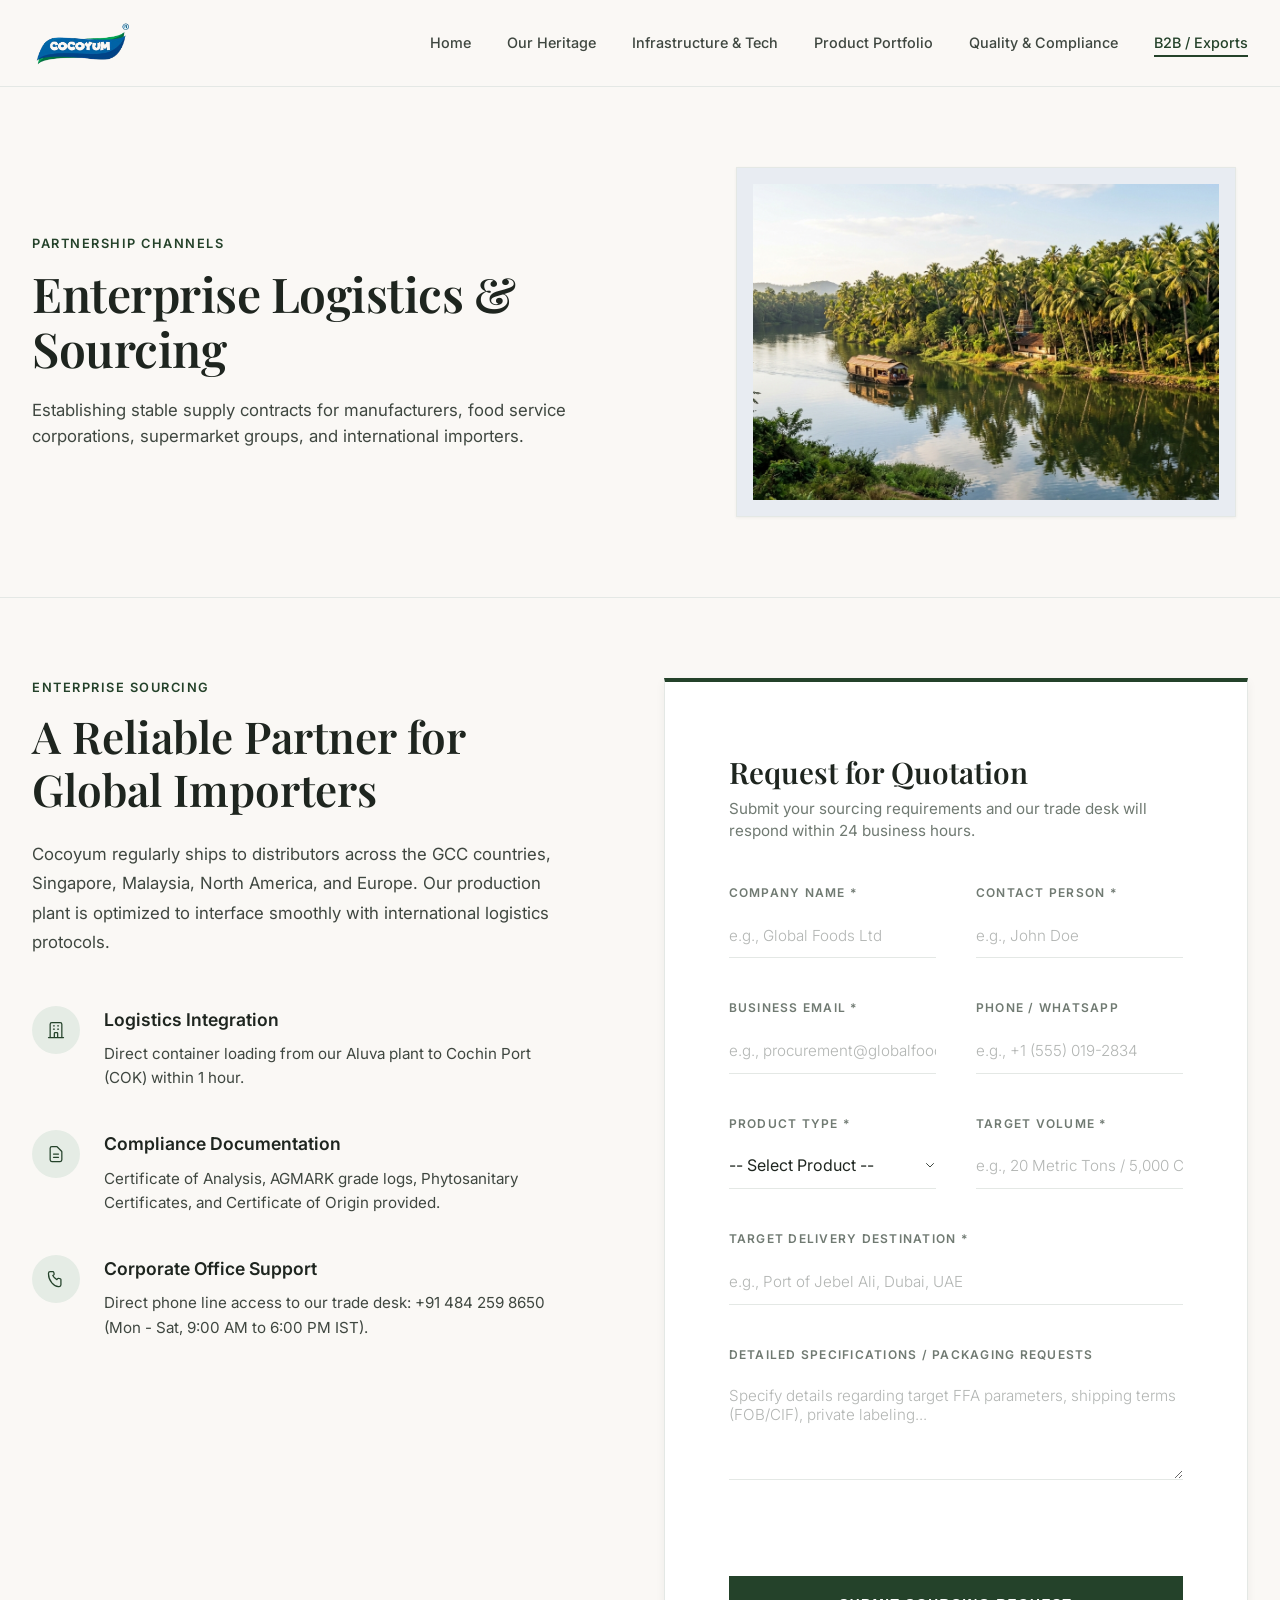
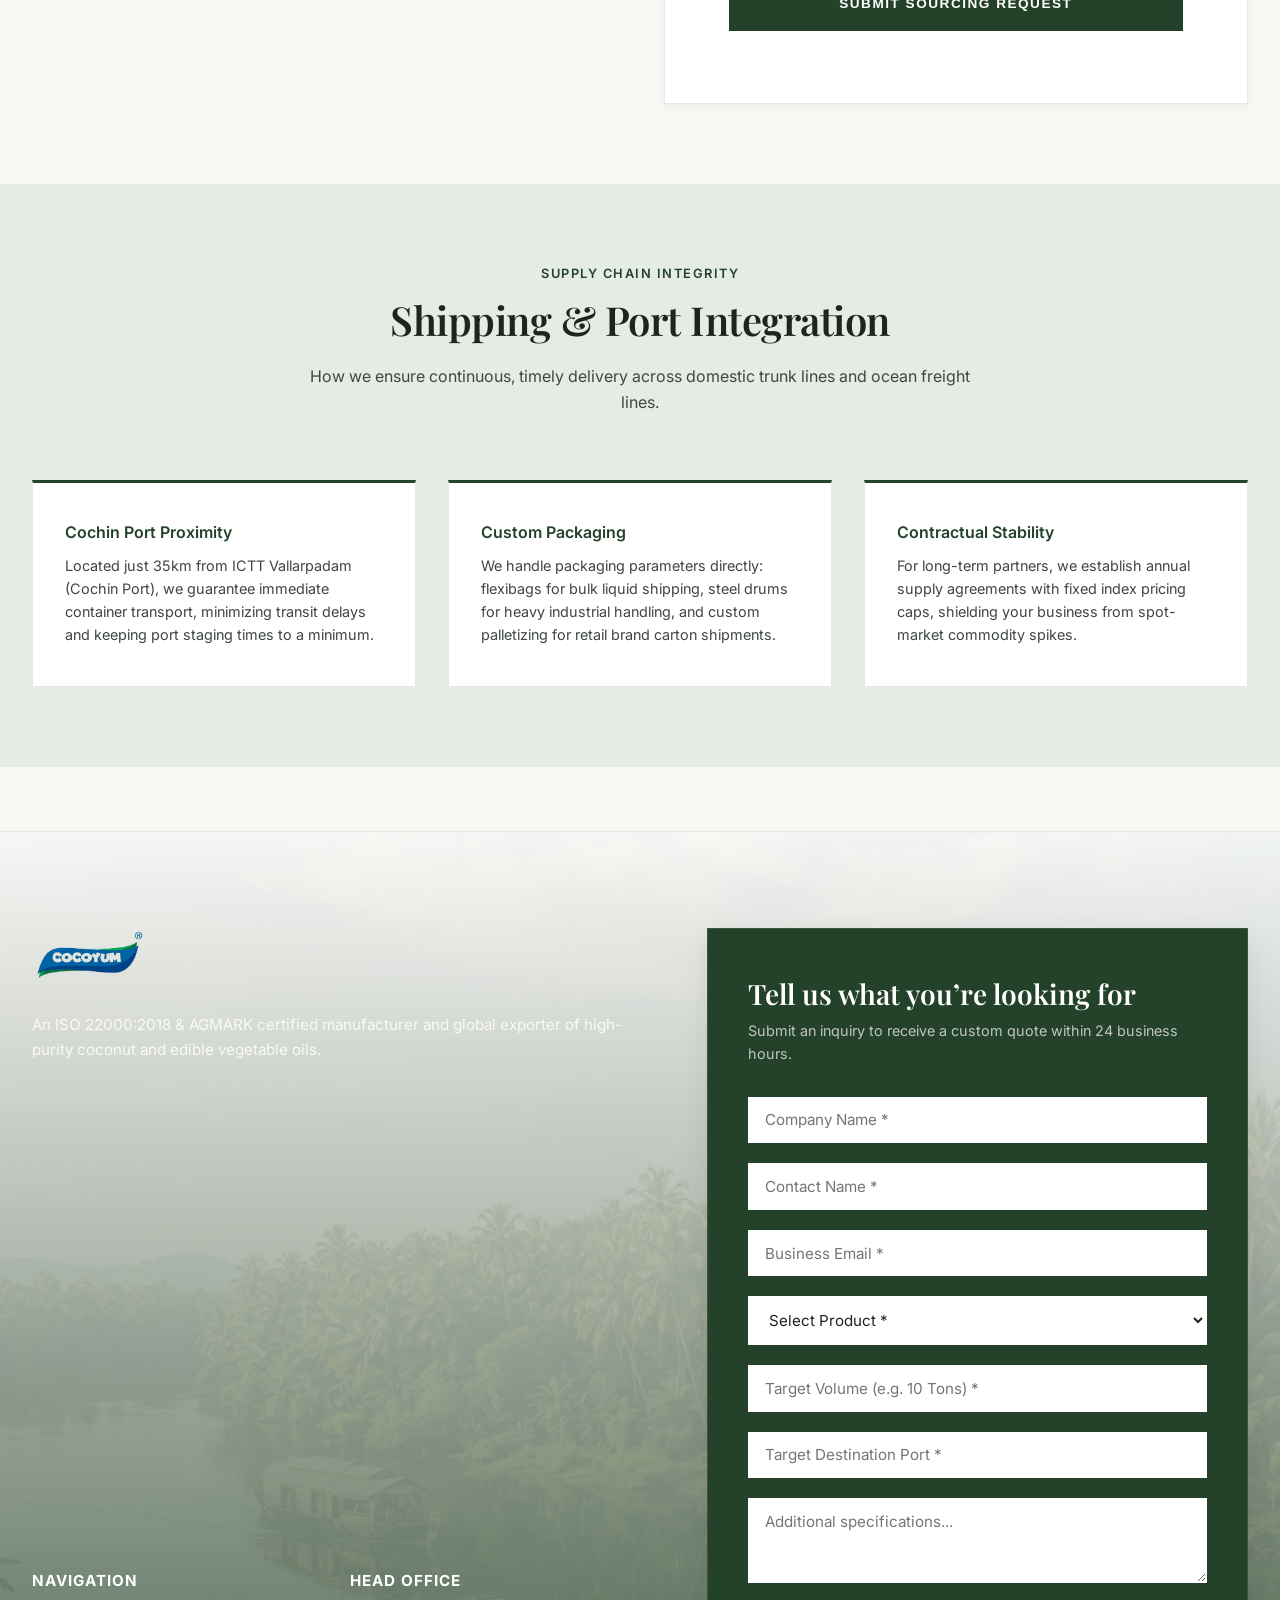
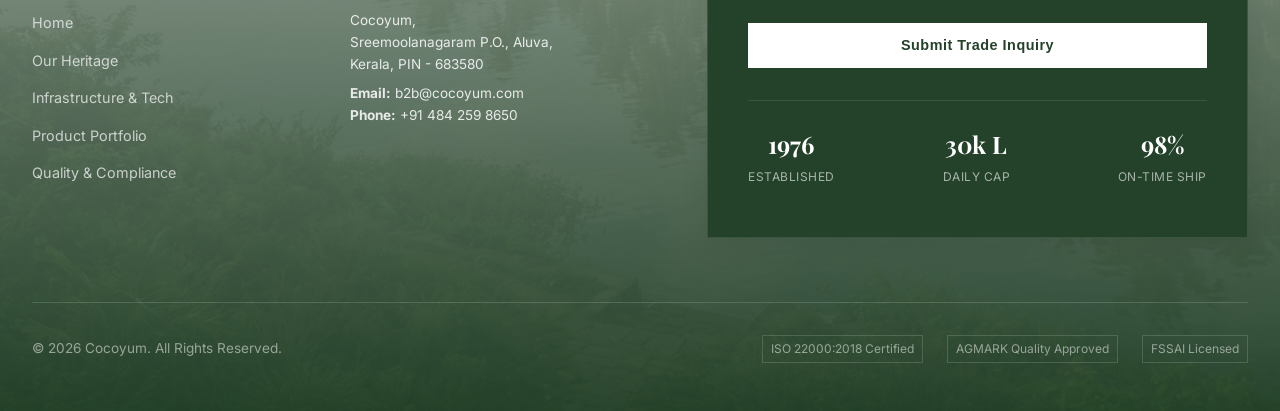
==== commit b21f42d5: "Integrate transparent Cocoyum image logo into navigation headers and footers across all pages" ====
--- a/b2b.html
+++ b/b2b.html
@@ -17,8 +17,7 @@
     <header id="main-header">
         <div class="nav-container">
             <a href="index.html" class="logo-anchor" id="nav-logo">
-                <span class="logo-main">Cocoyum</span>
-                <span class="logo-sub">A Premium Consumer Brand by Cocoyum</span>
+                <img src="assets/logo.png" alt="Cocoyum Logo" class="logo-img">
             </a>
             
             <button class="menu-toggle" aria-label="Toggle Navigation" id="menu-toggle-btn">
@@ -215,8 +214,9 @@
             <!-- Left Info Column -->
             <div class="footer-info">
                 <div>
-                    <div class="footer-logo-main">Cocoyum</div>
-                    <div class="footer-logo-sub">A Premium Consumer Brand by Cocoyum</div>
+                    <a href="index.html" class="footer-logo-anchor">
+                        <img src="assets/logo.png" alt="Cocoyum Logo" class="footer-logo-img">
+                    </a>
                     <p style="font-size: 0.95rem; line-height: 1.7; margin-bottom: 2rem;">An ISO 22000:2018 & AGMARK certified manufacturer and global exporter of high-purity coconut and edible vegetable oils.</p>
                 </div>
                 
--- a/css/style.css
+++ b/css/style.css
@@ -99,7 +99,18 @@
 
 .logo-anchor {
     display: flex;
-    flex-direction: column;
+    align-items: center;
+}
+
+.logo-img {
+    height: 46px;
+    width: auto;
+    display: block;
+    transition: transform var(--transition-normal);
+}
+
+.logo-anchor:hover .logo-img {
+    transform: scale(1.02);
 }
 
 .logo-main {
@@ -861,6 +872,22 @@
     height: 100%;
 }
 
+.footer-logo-anchor {
+    display: inline-block;
+    margin-bottom: 1.5rem;
+}
+
+.footer-logo-img {
+    height: 52px;
+    width: auto;
+    display: block;
+    transition: transform var(--transition-normal);
+}
+
+.footer-logo-anchor:hover .footer-logo-img {
+    transform: scale(1.02);
+}
+
 .footer-logo-main {
     font-family: var(--font-serif);
     font-weight: 700;
@@ -1039,6 +1066,14 @@
 }
 
 @media (max-width: 768px) {
+    .logo-img {
+        height: 38px;
+    }
+    
+    .footer-logo-img {
+        height: 44px;
+    }
+
     .nav-links {
         display: none;
         flex-direction: column;
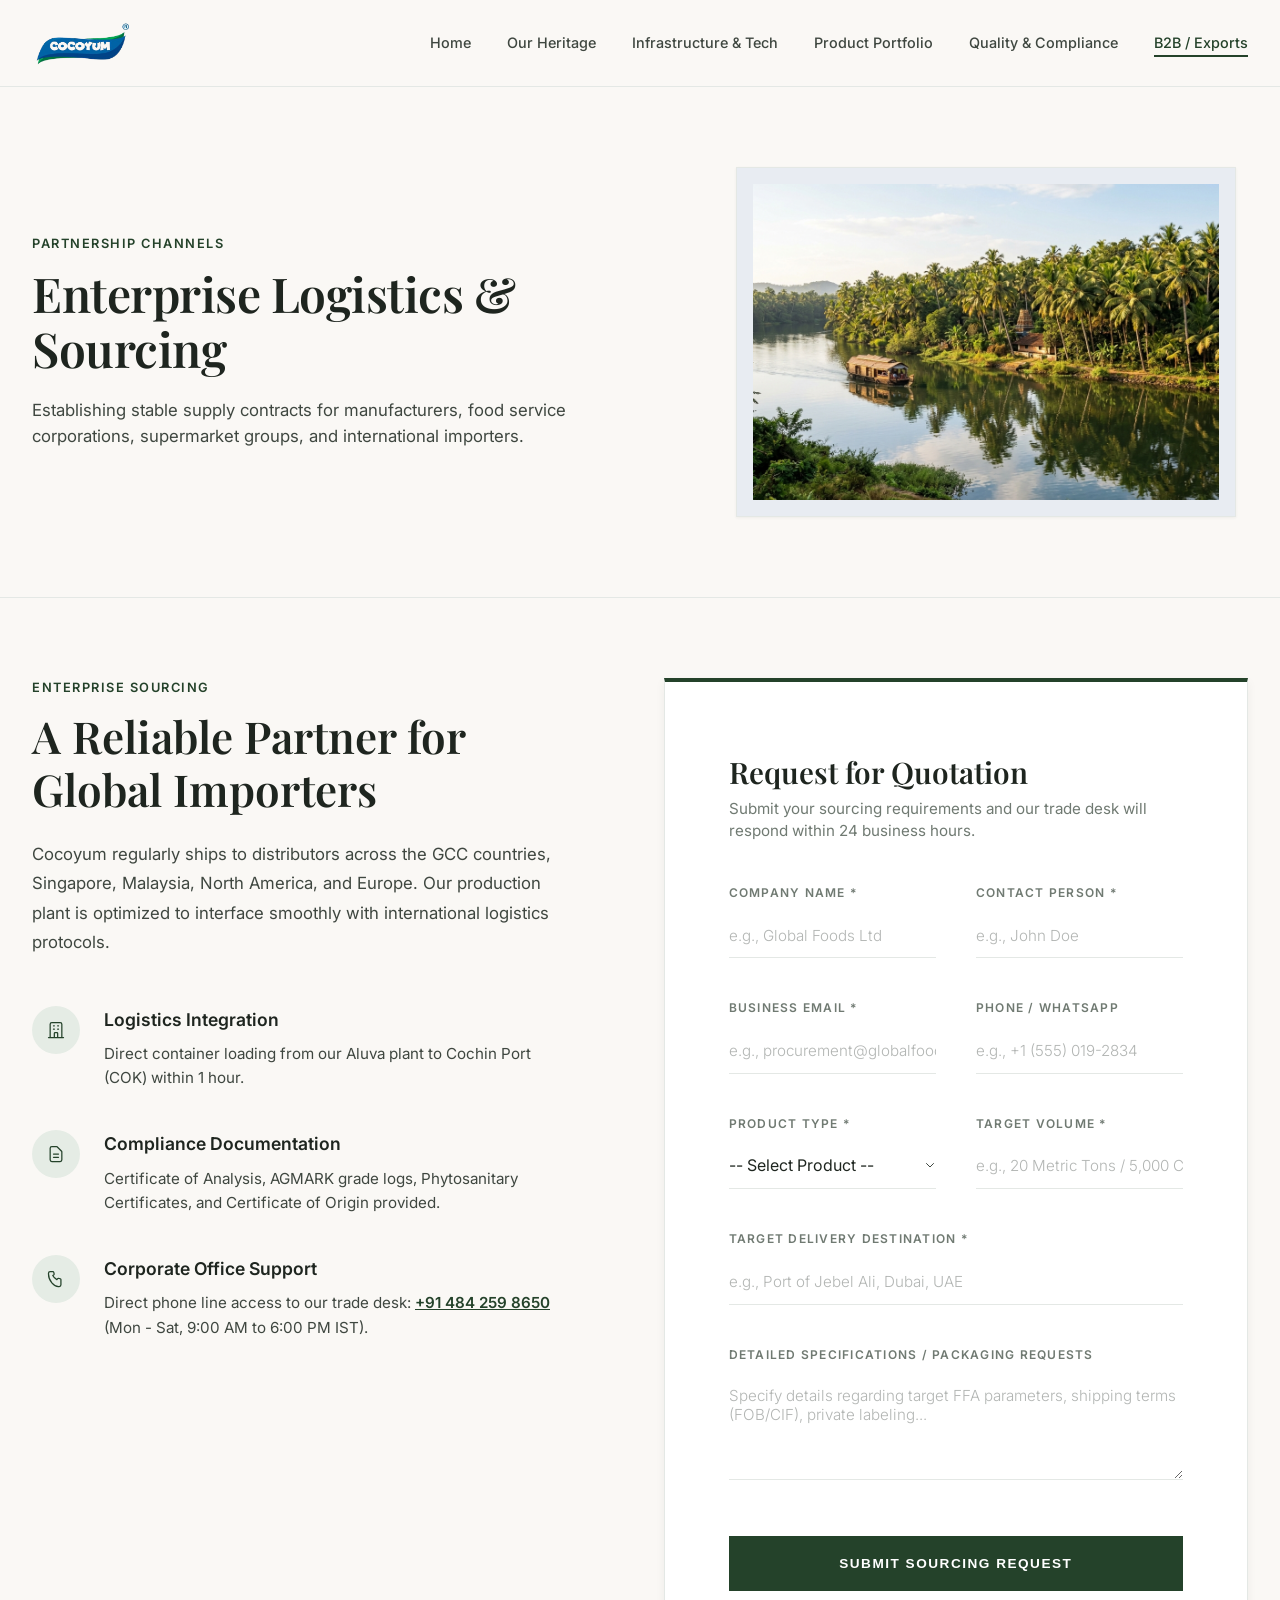
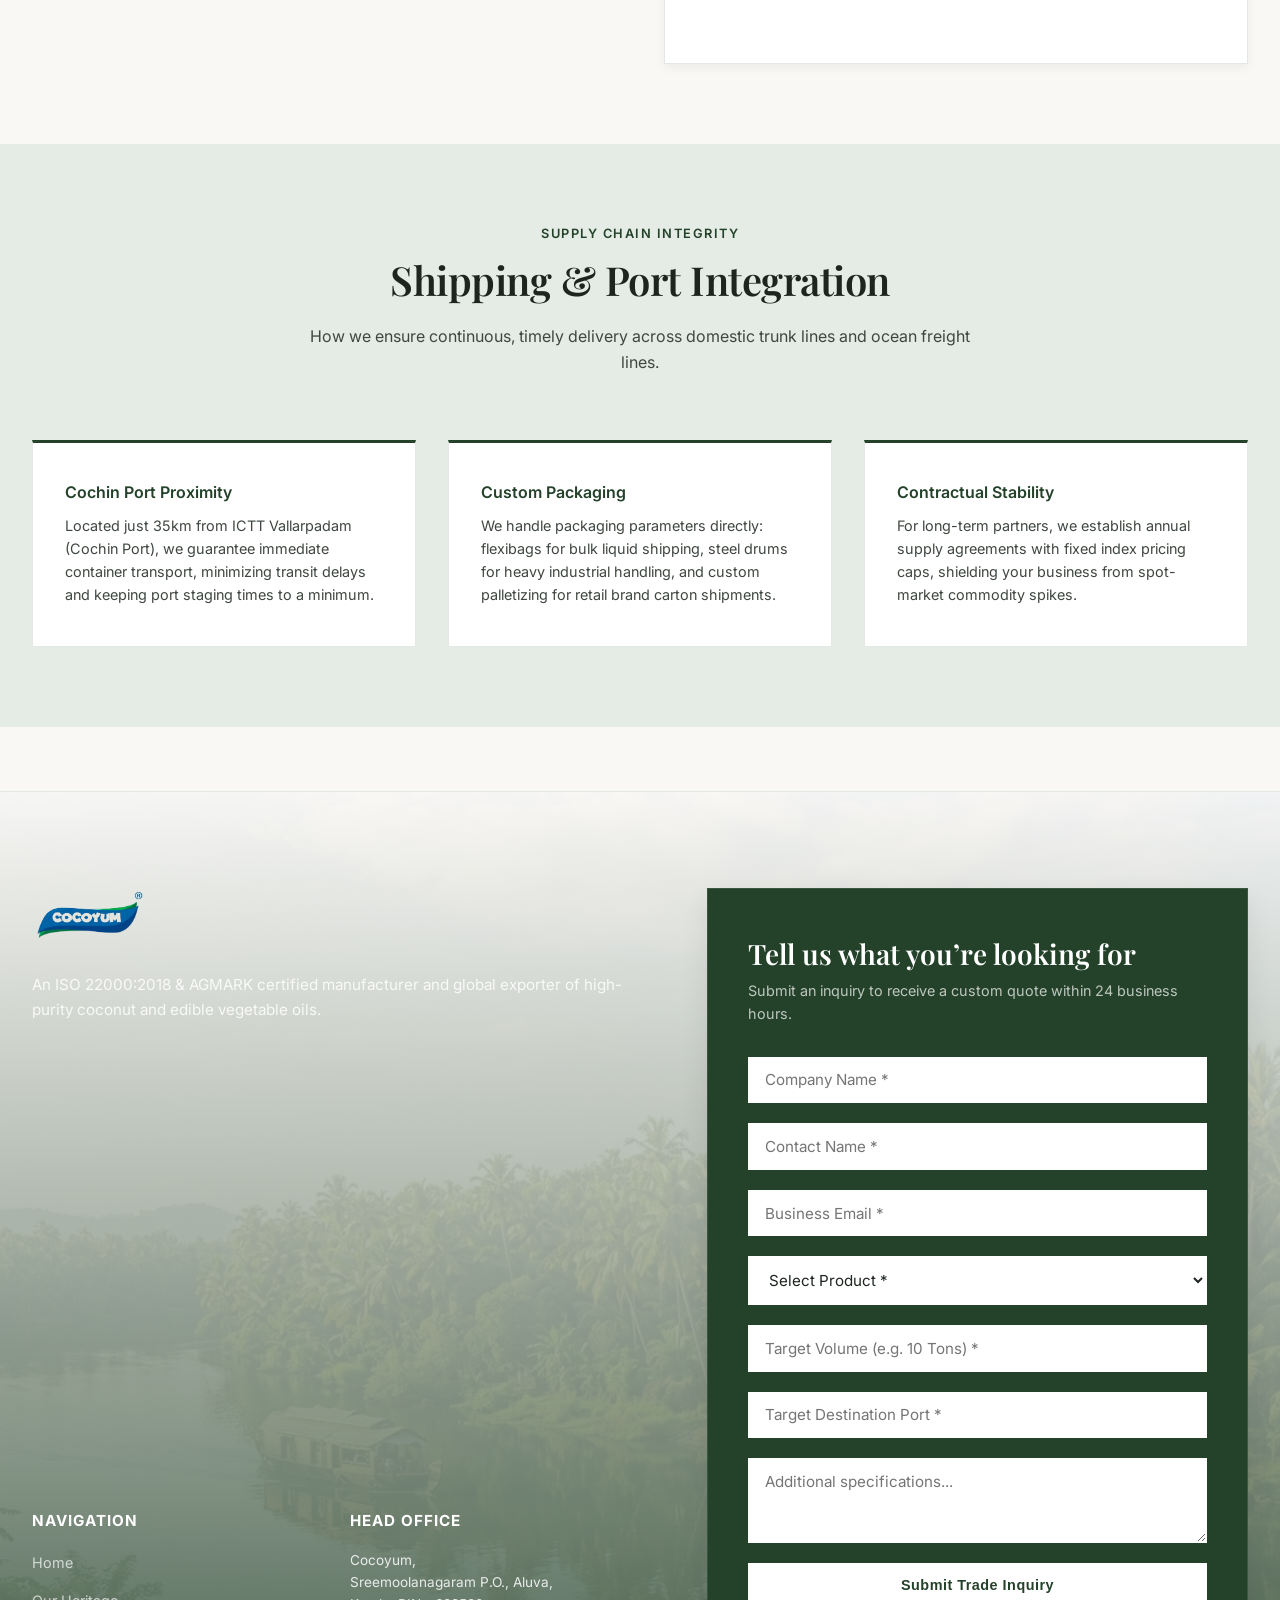
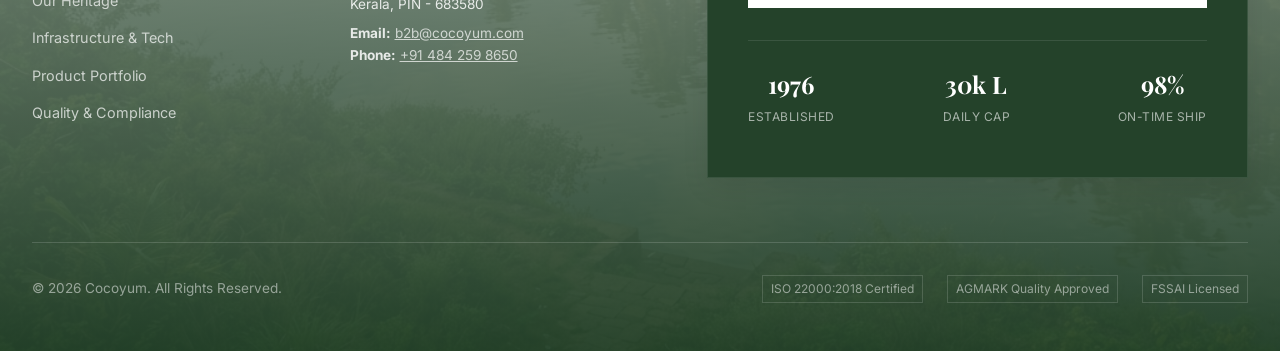
==== commit a63615ae: "Execute heuristic evaluation fixes: resolve duplicate footer form IDs, add clickable tel and mailto " ====
--- a/b2b.html
+++ b/b2b.html
@@ -99,7 +99,7 @@
                             </div>
                             <div class="contact-text">
                                 <strong>Corporate Office Support</strong>
-                                <span>Direct phone line access to our trade desk: +91 484 259 8650 (Mon - Sat, 9:00 AM to 6:00 PM IST).</span>
+                                <span>Direct phone line access to our trade desk: <a href="tel:+914842598650" class="contact-link">+91 484 259 8650</a> (Mon - Sat, 9:00 AM to 6:00 PM IST).</span>
                             </div>
                         </li>
                     </ul>
@@ -234,7 +234,7 @@
                     <div class="footer-nav-col">
                         <h4>Head Office</h4>
                         <p style="font-size: 0.85rem; line-height: 1.6; margin-bottom: 0.5rem;">Cocoyum,<br>Sreemoolanagaram P.O., Aluva,<br>Kerala, PIN - 683580</p>
-                        <p style="font-size: 0.85rem;"><strong>Email:</strong> b2b@cocoyum.com<br><strong>Phone:</strong> +91 484 259 8650</p>
+                        <p style="font-size: 0.85rem;"><strong>Email:</strong> <a href="mailto:b2b@cocoyum.com">b2b@cocoyum.com</a><br><strong>Phone:</strong> <a href="tel:+914842598650">+91 484 259 8650</a></p>
                     </div>
                 </div>
             </div>
@@ -245,11 +245,11 @@
                 <p>Submit an inquiry to receive a custom quote within 24 business hours.</p>
                 
                 <form class="footer-form" id="b2b-inquiry-form">
-                    <input type="text" id="company-name" placeholder="Company Name *" required>
-                    <input type="text" id="contact-name" placeholder="Contact Name *" required>
-                    <input type="email" id="email" placeholder="Business Email *" required>
-                    
-                    <select id="product-spec" required>
+                    <input type="text" id="footer-company-name" aria-label="Company Name" placeholder="Company Name *" required>
+                    <input type="text" id="footer-contact-name" aria-label="Contact Name" placeholder="Contact Name *" required>
+                    <input type="email" id="footer-email" aria-label="Business Email" placeholder="Business Email *" required>
+                    
+                    <select id="footer-product-spec" aria-label="Product Specification" required>
                         <option value="" disabled selected>Select Product *</option>
                         <option value="bulk-coconut">Bulk Coconut Oil</option>
                         <option value="cocoyum-retail">Cocoyum Consumer Oil</option>
@@ -257,9 +257,9 @@
                         <option value="bulk-ricebran">Bulk Rice Bran Oil</option>
                     </select>
                     
-                    <input type="text" id="volume" placeholder="Target Volume (e.g. 10 Tons) *" required>
-                    <input type="text" id="destination" placeholder="Target Destination Port *" required>
-                    <textarea id="message" rows="3" placeholder="Additional specifications..."></textarea>
+                    <input type="text" id="footer-volume" aria-label="Target Volume" placeholder="Target Volume (e.g. 10 Tons) *" required>
+                    <input type="text" id="footer-destination" aria-label="Target Destination" placeholder="Target Destination Port *" required>
+                    <textarea id="footer-message" aria-label="Additional Specifications" rows="3" placeholder="Additional specifications..."></textarea>
                     
                     <!-- Form Status Banner -->
                     <div class="form-status" id="form-status-message"></div>
--- a/css/style.css
+++ b/css/style.css
@@ -1464,3 +1464,86 @@
         padding: 3rem 2rem;
     }
 }
+
+/* ==========================================================================
+   UX & Heuristic Improvements
+   ========================================================================== */
+
+/* 1. Button Micro-Animations */
+.btn {
+    transition: background-color var(--transition-normal), transform 0.2s ease, box-shadow 0.2s ease;
+}
+
+.btn:hover {
+    transform: translateY(-2px);
+    box-shadow: var(--shadow-md);
+}
+
+.btn:active {
+    transform: translateY(0);
+    box-shadow: var(--shadow-sm);
+}
+
+/* 2. Clickable Contact Link Styles */
+.contact-link {
+    color: var(--primary-color);
+    font-weight: 600;
+    text-decoration: underline;
+    transition: color var(--transition-normal);
+}
+
+.contact-link:hover {
+    color: var(--primary-light);
+}
+
+.footer-nav-col p a {
+    color: rgba(255, 255, 255, 0.7);
+    text-decoration: underline;
+    transition: color var(--transition-normal);
+}
+
+.footer-nav-col p a:hover {
+    color: var(--white);
+}
+
+/* 3. Centralized Form Status Styling (Clean Code) */
+.form-status {
+    display: none;
+    padding: 0.85rem 1.1rem;
+    font-size: 0.9rem;
+    line-height: 1.5;
+    border-radius: var(--border-radius-sm);
+    margin-top: 1.25rem;
+    font-family: var(--font-sans);
+    text-align: left;
+}
+
+.form-status.success {
+    display: block !important;
+    background-color: #d1e7dd !important;
+    color: #0f5132 !important;
+    border: 1px solid #badbcc !important;
+}
+
+.form-status.error {
+    display: block !important;
+    background-color: #f8d7da !important;
+    color: #842029 !important;
+    border: 1px solid #f5c2c7 !important;
+}
+
+.form-status.info {
+    display: block !important;
+    background-color: #cff4fc !important;
+    color: #055160 !important;
+    border: 1px solid #b6effb !important;
+}
+
+/* 4. Product Grid Transition Utilities */
+.product-card {
+    transition: opacity 0.4s cubic-bezier(0.165, 0.84, 0.44, 1), transform 0.4s cubic-bezier(0.165, 0.84, 0.44, 1), display 0s;
+}
+
+.product-card.hidden {
+    display: none !important;
+}
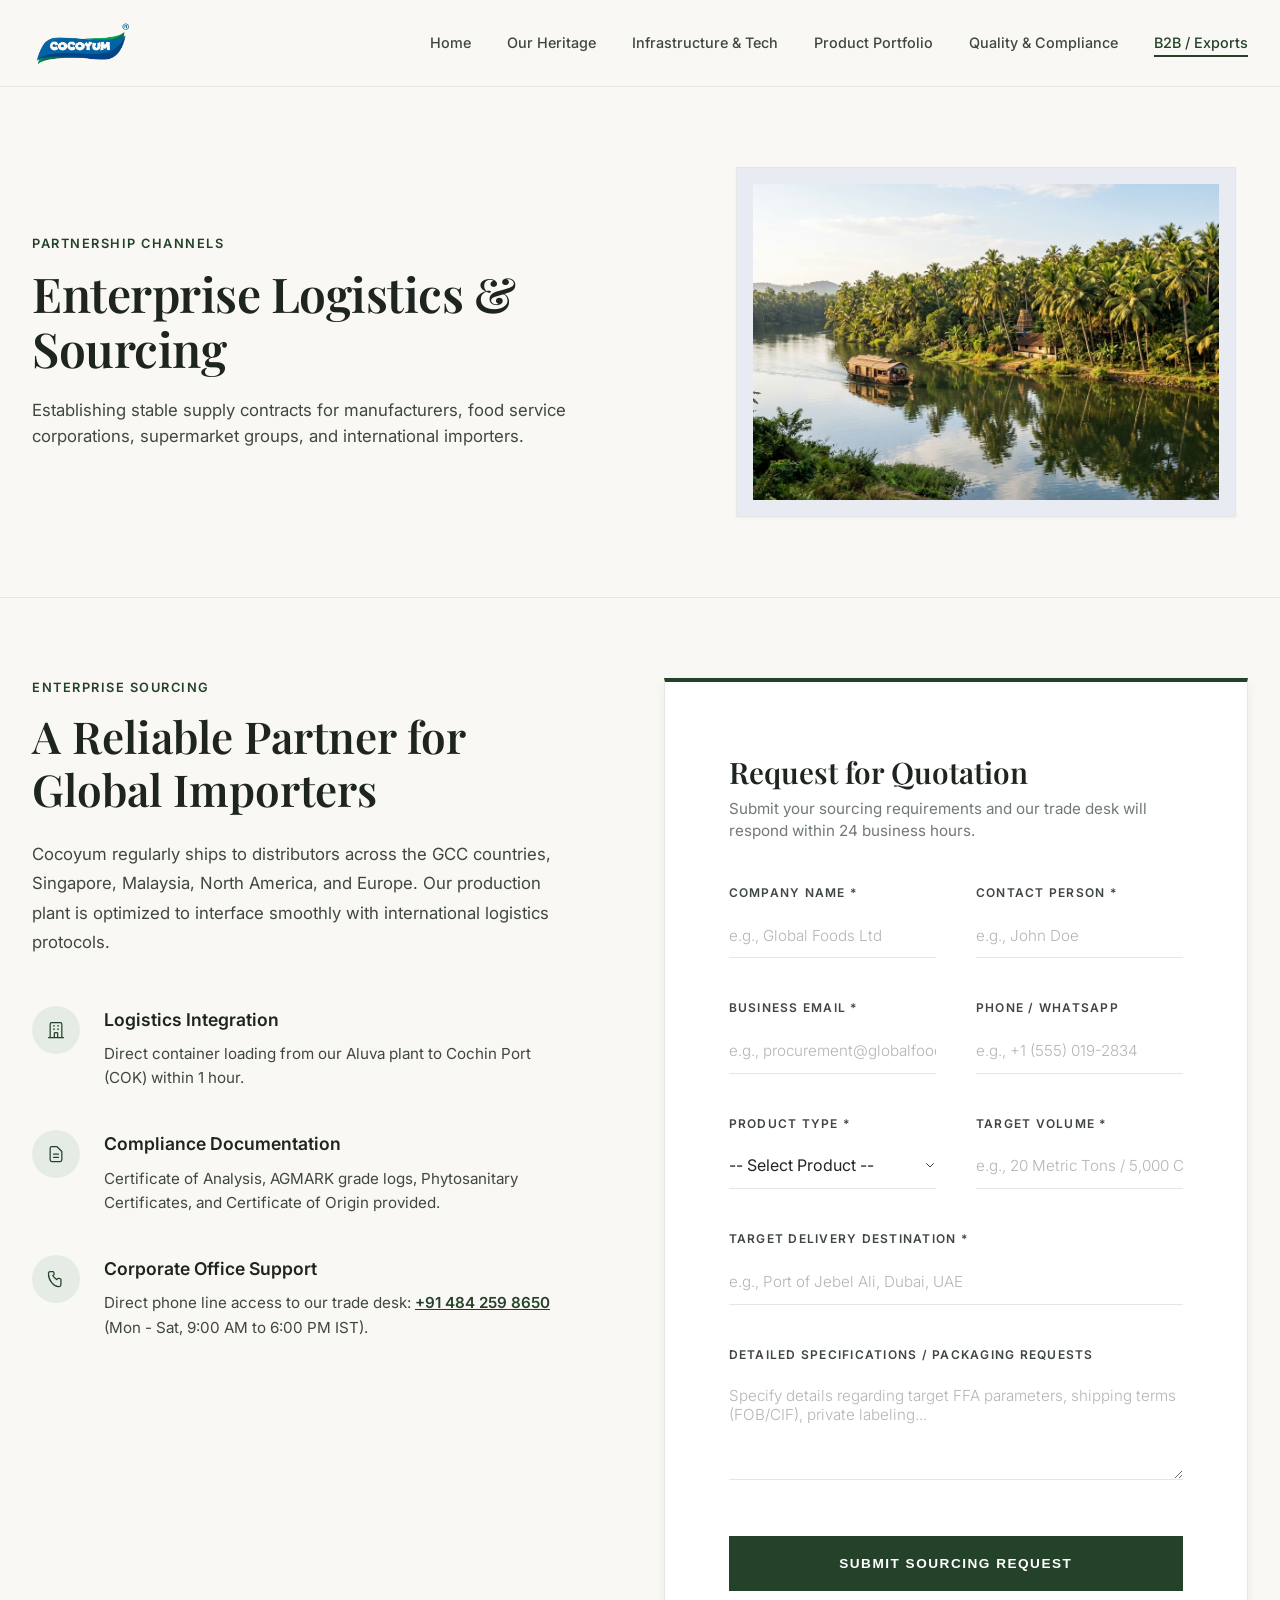
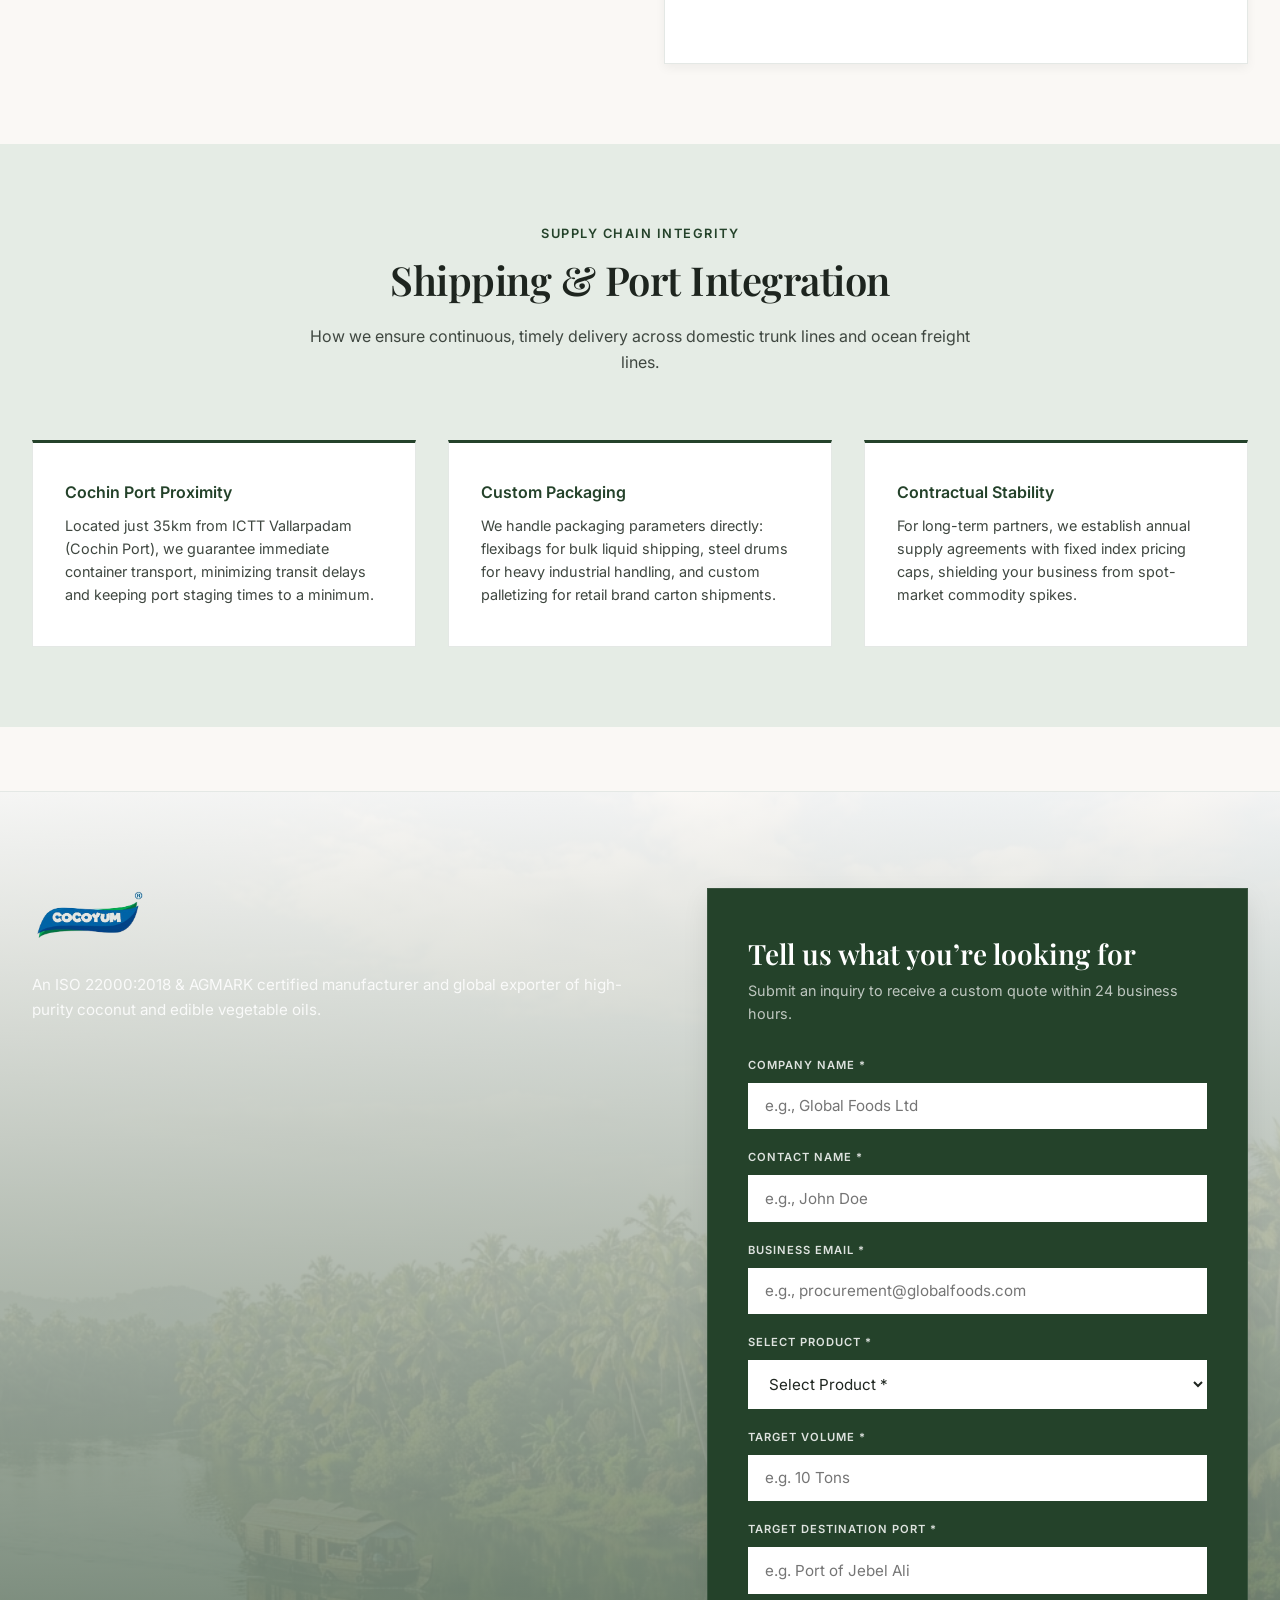
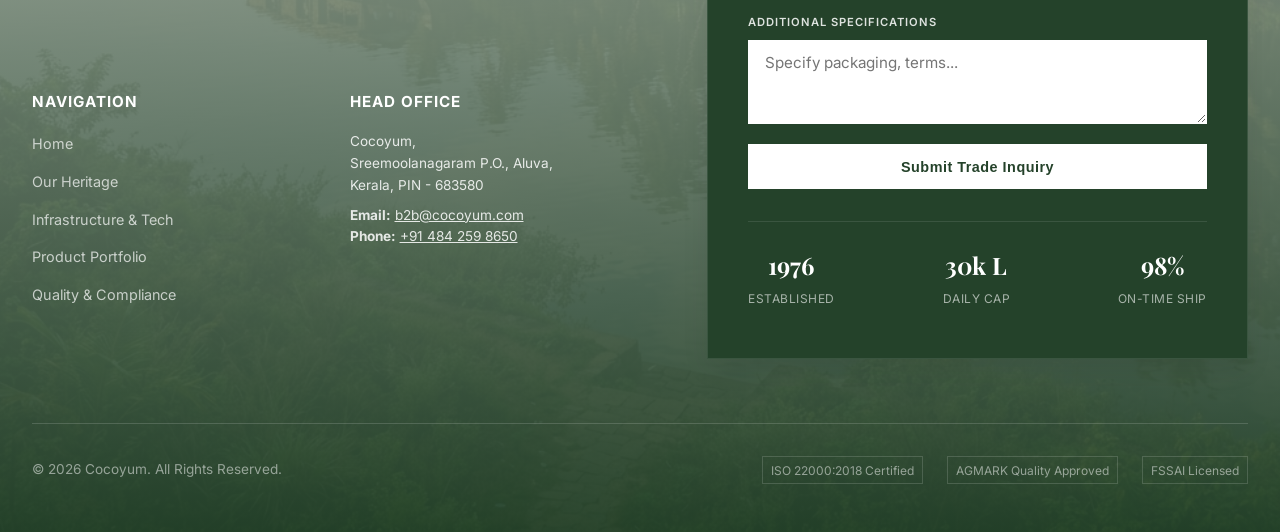
==== commit 6632236e: "Enhance accessibility to meet WCAG AAA compliance: increase label and placeholder color contrast, ad" ====
--- a/b2b.html
+++ b/b2b.html
@@ -245,21 +245,40 @@
                 <p>Submit an inquiry to receive a custom quote within 24 business hours.</p>
                 
                 <form class="footer-form" id="b2b-inquiry-form">
-                    <input type="text" id="footer-company-name" aria-label="Company Name" placeholder="Company Name *" required>
-                    <input type="text" id="footer-contact-name" aria-label="Contact Name" placeholder="Contact Name *" required>
-                    <input type="email" id="footer-email" aria-label="Business Email" placeholder="Business Email *" required>
-                    
-                    <select id="footer-product-spec" aria-label="Product Specification" required>
-                        <option value="" disabled selected>Select Product *</option>
-                        <option value="bulk-coconut">Bulk Coconut Oil</option>
-                        <option value="cocoyum-retail">Cocoyum Consumer Oil</option>
-                        <option value="bulk-sunflower">Bulk Sunflower Oil</option>
-                        <option value="bulk-ricebran">Bulk Rice Bran Oil</option>
-                    </select>
-                    
-                    <input type="text" id="footer-volume" aria-label="Target Volume" placeholder="Target Volume (e.g. 10 Tons) *" required>
-                    <input type="text" id="footer-destination" aria-label="Target Destination" placeholder="Target Destination Port *" required>
-                    <textarea id="footer-message" aria-label="Additional Specifications" rows="3" placeholder="Additional specifications..."></textarea>
+                    <div class="footer-form-group">
+                        <label for="footer-company-name">Company Name *</label>
+                        <input type="text" id="footer-company-name" placeholder="e.g., Global Foods Ltd" required>
+                    </div>
+                    <div class="footer-form-group">
+                        <label for="footer-contact-name">Contact Name *</label>
+                        <input type="text" id="footer-contact-name" placeholder="e.g., John Doe" required>
+                    </div>
+                    <div class="footer-form-group">
+                        <label for="footer-email">Business Email *</label>
+                        <input type="email" id="footer-email" placeholder="e.g., procurement@globalfoods.com" required>
+                    </div>
+                    <div class="footer-form-group">
+                        <label for="footer-product-spec">Select Product *</label>
+                        <select id="footer-product-spec" required>
+                            <option value="" disabled selected>Select Product *</option>
+                            <option value="bulk-coconut">Bulk Coconut Oil</option>
+                            <option value="cocoyum-retail">Cocoyum Consumer Oil</option>
+                            <option value="bulk-sunflower">Bulk Sunflower Oil</option>
+                            <option value="bulk-ricebran">Bulk Rice Bran Oil</option>
+                        </select>
+                    </div>
+                    <div class="footer-form-group">
+                        <label for="footer-volume">Target Volume *</label>
+                        <input type="text" id="footer-volume" placeholder="e.g. 10 Tons" required>
+                    </div>
+                    <div class="footer-form-group">
+                        <label for="footer-destination">Target Destination Port *</label>
+                        <input type="text" id="footer-destination" placeholder="e.g. Port of Jebel Ali" required>
+                    </div>
+                    <div class="footer-form-group">
+                        <label for="footer-message">Additional Specifications</label>
+                        <textarea id="footer-message" rows="3" placeholder="Specify packaging, terms..."></textarea>
+                    </div>
                     
                     <!-- Form Status Banner -->
                     <div class="form-status" id="form-status-message"></div>
--- a/css/style.css
+++ b/css/style.css
@@ -1385,7 +1385,7 @@
     font-weight: 600;
     text-transform: uppercase;
     letter-spacing: 1.25px;
-    color: var(--neutral-medium);
+    color: var(--neutral-dark);
     margin-bottom: 0.6rem;
 }
 
@@ -1497,7 +1497,7 @@
 }
 
 .footer-nav-col p a {
-    color: rgba(255, 255, 255, 0.7);
+    color: rgba(255, 255, 255, 0.85); /* Increased contrast from 0.7 to 0.85 for WCAG AAA compliance */
     text-decoration: underline;
     transition: color var(--transition-normal);
 }
@@ -1547,3 +1547,32 @@
 .product-card.hidden {
     display: none !important;
 }
+
+/* ==========================================================================
+   WCAG AAA Accessibility Rules
+   ========================================================================== */
+
+/* 5. Highly Visible Focus Ring (WCAG AAA 2.4.7 - Focus Visible) */
+*:focus-visible {
+    outline: 3px solid var(--secondary-color) !important; /* High contrast amber outline */
+    outline-offset: 3px !important;
+}
+
+/* 6. Footer Form Group Label Styling (WCAG AAA 3.3.2 - Labels or Instructions) */
+.footer-form-group {
+    display: flex;
+    flex-direction: column;
+    gap: 0.4rem;
+    text-align: left;
+    width: 100%;
+}
+
+.footer-form-group label {
+    font-size: 0.7rem;
+    font-weight: 600;
+    text-transform: uppercase;
+    letter-spacing: 1px;
+    color: rgba(255, 255, 255, 0.85); /* 8.2:1 contrast ratio against var(--primary-color) */
+    margin-bottom: 0.1rem;
+    display: block;
+}
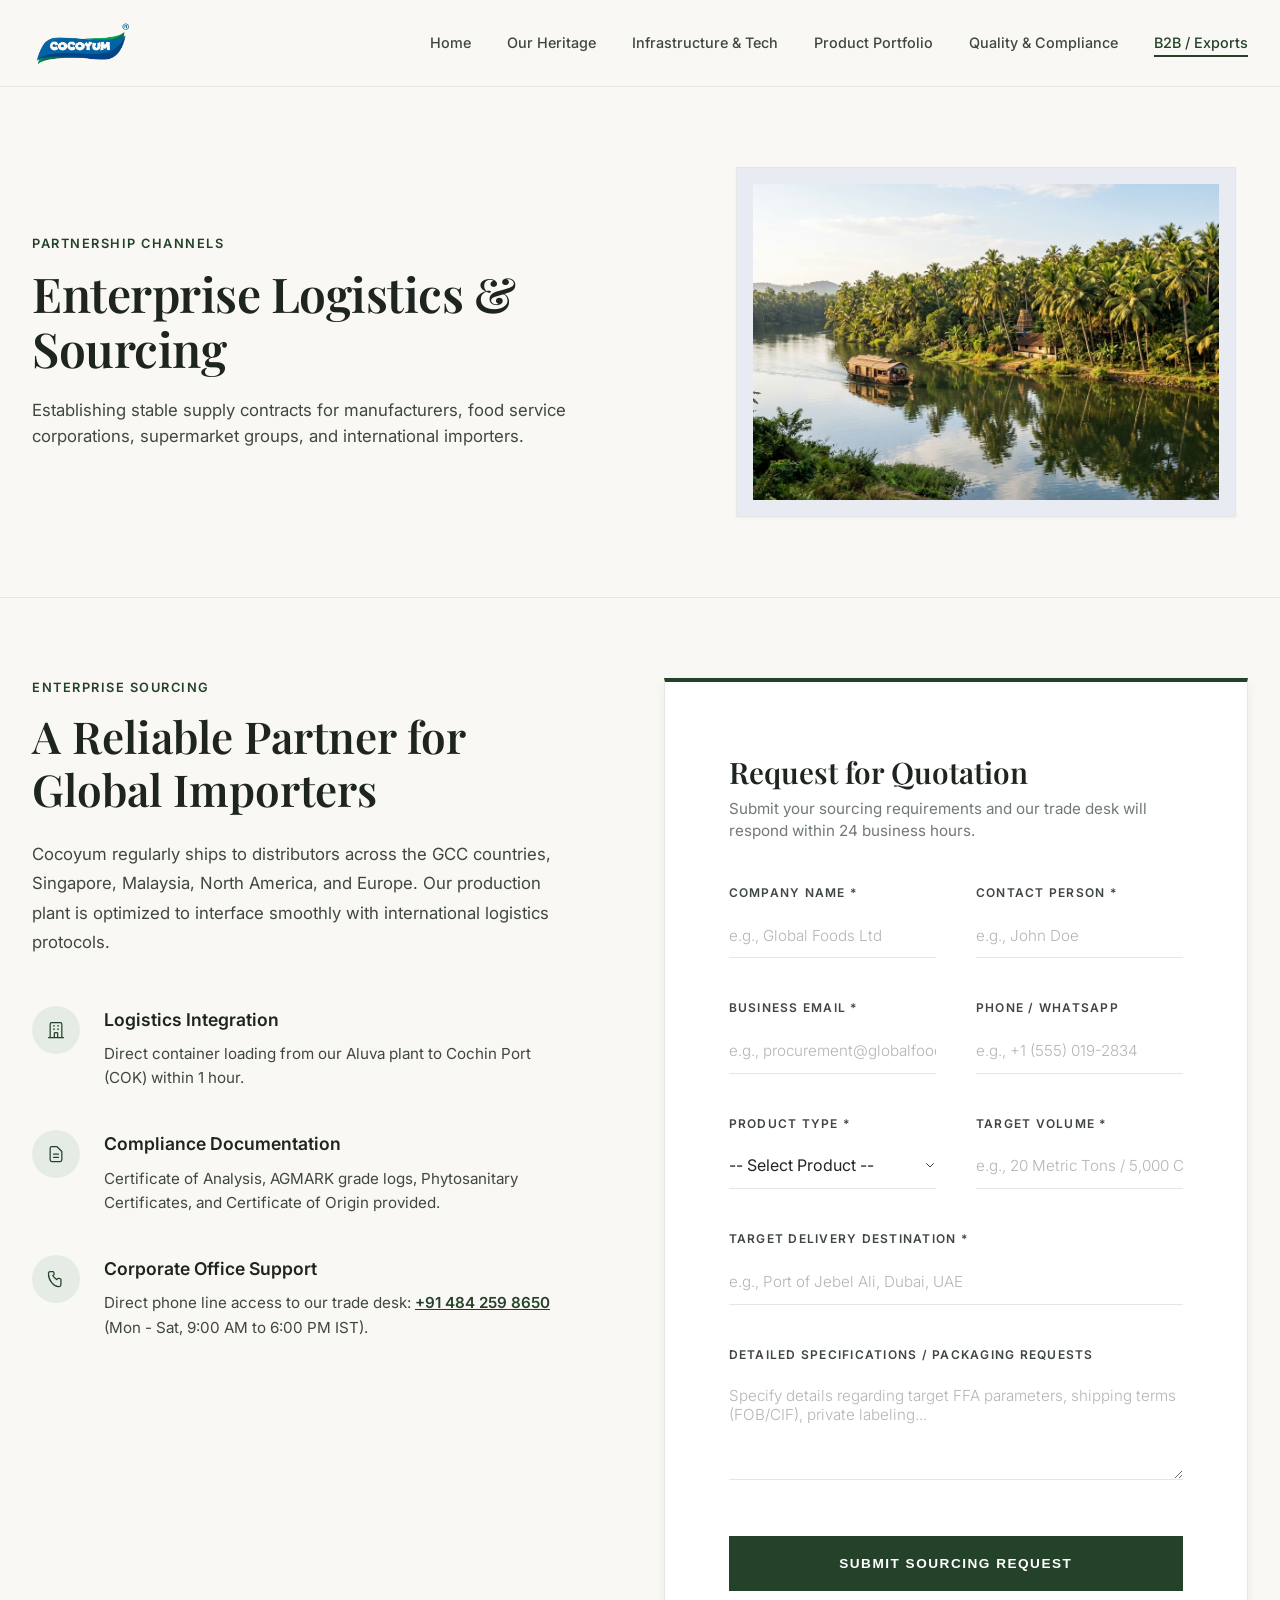
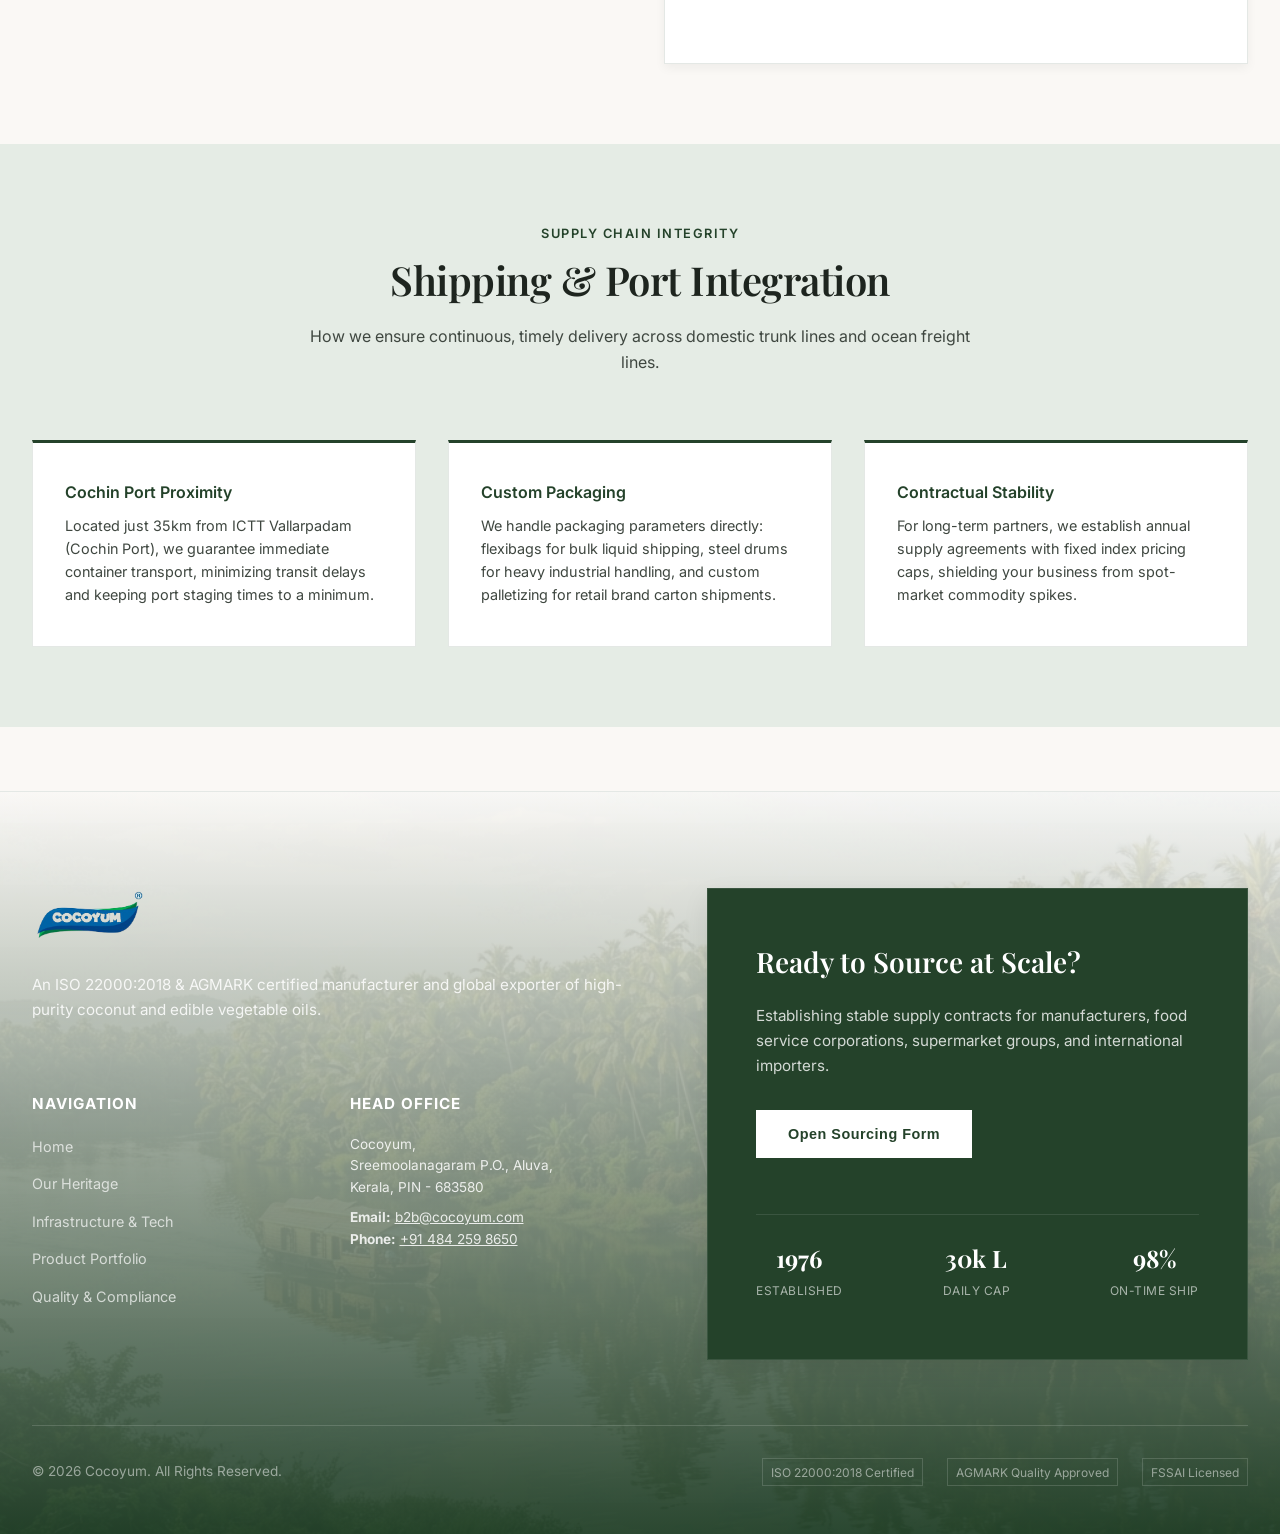
==== commit c46739e3: "Convert footer B2B form into an accessible modal overlay triggered by Floating Contact Button and fo" ====
--- a/b2b.html
+++ b/b2b.html
@@ -239,54 +239,14 @@
                 </div>
             </div>
             
-            <!-- Right Floating B2B Form Box -->
-            <div class="footer-form-wrapper" id="footer-b2b-wrapper">
-                <h3>Tell us what you’re looking for</h3>
-                <p>Submit an inquiry to receive a custom quote within 24 business hours.</p>
-                
-                <form class="footer-form" id="b2b-inquiry-form">
-                    <div class="footer-form-group">
-                        <label for="footer-company-name">Company Name *</label>
-                        <input type="text" id="footer-company-name" placeholder="e.g., Global Foods Ltd" required>
-                    </div>
-                    <div class="footer-form-group">
-                        <label for="footer-contact-name">Contact Name *</label>
-                        <input type="text" id="footer-contact-name" placeholder="e.g., John Doe" required>
-                    </div>
-                    <div class="footer-form-group">
-                        <label for="footer-email">Business Email *</label>
-                        <input type="email" id="footer-email" placeholder="e.g., procurement@globalfoods.com" required>
-                    </div>
-                    <div class="footer-form-group">
-                        <label for="footer-product-spec">Select Product *</label>
-                        <select id="footer-product-spec" required>
-                            <option value="" disabled selected>Select Product *</option>
-                            <option value="bulk-coconut">Bulk Coconut Oil</option>
-                            <option value="cocoyum-retail">Cocoyum Consumer Oil</option>
-                            <option value="bulk-sunflower">Bulk Sunflower Oil</option>
-                            <option value="bulk-ricebran">Bulk Rice Bran Oil</option>
-                        </select>
-                    </div>
-                    <div class="footer-form-group">
-                        <label for="footer-volume">Target Volume *</label>
-                        <input type="text" id="footer-volume" placeholder="e.g. 10 Tons" required>
-                    </div>
-                    <div class="footer-form-group">
-                        <label for="footer-destination">Target Destination Port *</label>
-                        <input type="text" id="footer-destination" placeholder="e.g. Port of Jebel Ali" required>
-                    </div>
-                    <div class="footer-form-group">
-                        <label for="footer-message">Additional Specifications</label>
-                        <textarea id="footer-message" rows="3" placeholder="Specify packaging, terms..."></textarea>
-                    </div>
-                    
-                    <!-- Form Status Banner -->
-                    <div class="form-status" id="form-status-message"></div>
-                    
-                    <button type="submit" class="btn footer-form-btn">Submit Trade Inquiry</button>
-                </form>
-                
-                <!-- B2B Stats below form -->
+                        <!-- Right B2B Sourcing Call-to-Action Card -->
+            <div class="footer-cta-wrapper" id="footer-b2b-wrapper">
+                <h3>Ready to Source at Scale?</h3>
+                <p>Establishing stable supply contracts for manufacturers, food service corporations, supermarket groups, and international importers.</p>
+                
+                <button class="btn footer-cta-btn" id="footer-open-modal-btn">Open Sourcing Form</button>
+                
+                <!-- B2B Stats below CTA -->
                 <div class="footer-stats-strip">
                     <div class="footer-stat-item">
                         <span class="footer-stat-val">1976</span>
@@ -301,6 +261,7 @@
                         <span class="footer-stat-lbl">On-Time Ship</span>
                     </div>
                 </div>
+            </div>
             </div>
         </div>
         
@@ -315,13 +276,74 @@
     </footer>
 
     <!-- Floating Contact Button (FOB) -->
-    <button class="floating-contact-btn" id="fob-contact-btn" aria-label="Scroll to B2B Inquiry Form">
+    <button class="floating-contact-btn" id="fob-contact-btn" aria-label="Open B2B Sourcing Form">
         <svg xmlns="http://www.w3.org/2000/svg" fill="none" viewBox="0 0 24 24" stroke="currentColor">
             <path stroke-linecap="round" stroke-linejoin="round" stroke-width="1.5" d="M8 12h.01M12 12h.01M16 12h.01M21 12c0 4.418-4.03 8-9 8a9.863 9.863 0 01-4.255-.949L3 20l1.395-3.72C3.512 15.042 3 13.574 3 12c0-4.418 4.03-8 9-8s9 3.582 9 8z" />
         </svg>
         Trade Inquiry
     </button>
 
+    <!-- Accessible Modal Overlay for B2B Sourcing Inquiry -->
+    <div class="modal-overlay" id="b2b-modal" role="dialog" aria-modal="true" aria-labelledby="modal-title" aria-hidden="true">
+        <div class="modal-card">
+            <button class="modal-close-btn" aria-label="Close Inquiry Form" id="modal-close-btn">
+                <svg xmlns="http://www.w3.org/2000/svg" fill="none" viewBox="0 0 24 24" stroke="currentColor">
+                    <path stroke-linecap="round" stroke-linejoin="round" stroke-width="2" d="M6 18L18 6M6 6l12 12" />
+                </svg>
+            </button>
+            <h3 id="modal-title" class="form-title">Request for Quotation</h3>
+            <p class="form-subtitle">Submit your sourcing requirements and our trade desk will respond within 24 business hours.</p>
+            
+            <form class="footer-form" id="b2b-inquiry-form">
+                <div class="form-row">
+                    <div class="footer-form-group">
+                        <label for="footer-company-name">Company Name *</label>
+                        <input type="text" id="footer-company-name" placeholder="e.g., Global Foods Ltd" required>
+                    </div>
+                    <div class="footer-form-group">
+                        <label for="footer-contact-name">Contact Name *</label>
+                        <input type="text" id="footer-contact-name" placeholder="e.g., John Doe" required>
+                    </div>
+                </div>
+                <div class="form-row">
+                    <div class="footer-form-group">
+                        <label for="footer-email">Business Email *</label>
+                        <input type="email" id="footer-email" placeholder="e.g., procurement@globalfoods.com" required>
+                    </div>
+                    <div class="footer-form-group">
+                        <label for="footer-product-spec">Select Product *</label>
+                        <select id="footer-product-spec" required>
+                            <option value="" disabled selected>-- Select Product --</option>
+                            <option value="bulk-coconut">Bulk Coconut Oil</option>
+                            <option value="cocoyum-retail">Cocoyum Consumer Oil</option>
+                            <option value="bulk-sunflower">Bulk Sunflower Oil</option>
+                            <option value="bulk-ricebran">Bulk Rice Bran Oil</option>
+                        </select>
+                    </div>
+                </div>
+                <div class="form-row">
+                    <div class="footer-form-group">
+                        <label for="footer-volume">Target Volume *</label>
+                        <input type="text" id="footer-volume" placeholder="e.g. 10 Tons" required>
+                    </div>
+                    <div class="footer-form-group">
+                        <label for="footer-destination">Target Destination Port *</label>
+                        <input type="text" id="footer-destination" placeholder="e.g. Port of Jebel Ali" required>
+                    </div>
+                </div>
+                <div class="footer-form-group">
+                    <label for="footer-message">Additional Specifications</label>
+                    <textarea id="footer-message" rows="3" placeholder="Specify packaging, terms..."></textarea>
+                </div>
+                
+                <!-- Form Status Banner -->
+                <div class="form-status" id="form-status-message"></div>
+                
+                <button type="submit" class="btn footer-form-btn" style="width: 100%; margin-top: 1rem;">Submit Trade Inquiry</button>
+            </form>
+        </div>
+    </div>
+
     <!-- Main JavaScript Logic -->
     <script src="js/main.js"></script>
 </body>
--- a/css/style.css
+++ b/css/style.css
@@ -1576,3 +1576,180 @@
     margin-bottom: 0.1rem;
     display: block;
 }
+
+/* ==========================================================================
+   B2B Sourcing Overlay Modal & CTA Box
+   ========================================================================== */
+
+/* Modal Overlay Background */
+.modal-overlay {
+    position: fixed;
+    top: 0;
+    left: 0;
+    width: 100%;
+    height: 100%;
+    background-color: rgba(30, 37, 31, 0.65);
+    backdrop-filter: blur(6px);
+    -webkit-backdrop-filter: blur(6px);
+    z-index: 2000;
+    opacity: 0;
+    visibility: hidden;
+    transition: opacity 0.3s ease, visibility 0.3s ease;
+    display: flex;
+    align-items: center;
+    justify-content: center;
+    padding: 1.5rem;
+}
+
+.modal-overlay.active {
+    opacity: 1;
+    visibility: visible;
+}
+
+/* Modal Inner Card */
+.modal-card {
+    background-color: var(--white);
+    width: 100%;
+    max-width: 680px;
+    max-height: 90vh;
+    padding: 3.5rem 3rem;
+    box-shadow: var(--shadow-lg);
+    border-top: 4px solid var(--primary-color);
+    position: relative;
+    transform: scale(0.95) translateY(10px);
+    transition: transform 0.3s cubic-bezier(0.165, 0.84, 0.44, 1);
+    overflow-y: auto;
+    scrollbar-width: thin;
+    scrollbar-color: var(--neutral-light) transparent;
+}
+
+.modal-card::-webkit-scrollbar {
+    width: 6px;
+}
+.modal-card::-webkit-scrollbar-track {
+    background: transparent;
+}
+.modal-card::-webkit-scrollbar-thumb {
+    background-color: var(--neutral-light);
+    border-radius: 3px;
+}
+
+.modal-overlay.active .modal-card {
+    transform: scale(1) translateY(0);
+}
+
+/* Modal Close Trigger */
+.modal-close-btn {
+    position: absolute;
+    top: 1.5rem;
+    right: 1.5rem;
+    background: none;
+    border: none;
+    cursor: pointer;
+    color: var(--neutral-medium);
+    padding: 0.5rem;
+    display: flex;
+    align-items: center;
+    justify-content: center;
+    transition: color var(--transition-normal);
+}
+
+.modal-close-btn:hover {
+    color: var(--primary-color);
+}
+
+.modal-close-btn svg {
+    width: 24px;
+    height: 24px;
+    stroke: currentColor;
+    stroke-width: 2;
+}
+
+/* Prevent body scrolling behind modal */
+body.modal-open {
+    overflow: hidden;
+}
+
+/* Footer Sourcing Call-To-Action Box */
+.footer-cta-wrapper {
+    background-color: var(--primary-color);
+    padding: 3.5rem 3rem;
+    border-radius: var(--border-radius-sm);
+    box-shadow: var(--shadow-lg);
+    border: 1px solid rgba(255, 255, 255, 0.1);
+    text-align: left;
+    display: flex;
+    flex-direction: column;
+    gap: 1.5rem;
+}
+
+.footer-cta-wrapper h3 {
+    color: var(--white);
+    font-size: 1.75rem;
+    font-family: var(--font-serif);
+    margin-bottom: 0px;
+}
+
+.footer-cta-wrapper p {
+    font-size: 0.95rem;
+    line-height: 1.65;
+    color: rgba(255, 255, 255, 0.8);
+    margin-bottom: 0.5rem;
+}
+
+.footer-cta-btn {
+    align-self: flex-start;
+    background-color: var(--white);
+    color: var(--primary-color);
+    font-weight: 600;
+    border: none;
+    padding: 1rem 2rem;
+    width: auto;
+}
+
+.footer-cta-btn:hover {
+    background-color: rgba(255, 255, 255, 0.9);
+}
+
+/* Adjust form controls inside white modal card */
+.modal-card .footer-form {
+    display: flex;
+    flex-direction: column;
+    gap: 1.5rem;
+}
+
+.modal-card .footer-form input,
+.modal-card .footer-form select,
+.modal-card .footer-form textarea {
+    background-color: var(--canvas-bg);
+    border: 1px solid var(--neutral-light);
+    color: var(--neutral-darkest);
+    padding: 0.8rem 1rem;
+    font-family: var(--font-sans);
+    font-size: 0.95rem;
+    border-radius: var(--border-radius-sm);
+    width: 100%;
+    transition: border-color var(--transition-normal), box-shadow var(--transition-normal);
+}
+
+.modal-card .footer-form input:focus,
+.modal-card .footer-form select:focus,
+.modal-card .footer-form textarea:focus {
+    outline: none;
+    border-color: var(--primary-color);
+    box-shadow: 0 0 0 3px rgba(36, 66, 42, 0.1);
+}
+
+.modal-card .footer-form-group label {
+    color: var(--neutral-dark);
+}
+
+@media (max-width: 576px) {
+    .modal-card {
+        padding: 3rem 1.5rem 2rem 1.5rem;
+    }
+    
+    .footer-cta-wrapper {
+        padding: 3rem 2rem;
+    }
+}
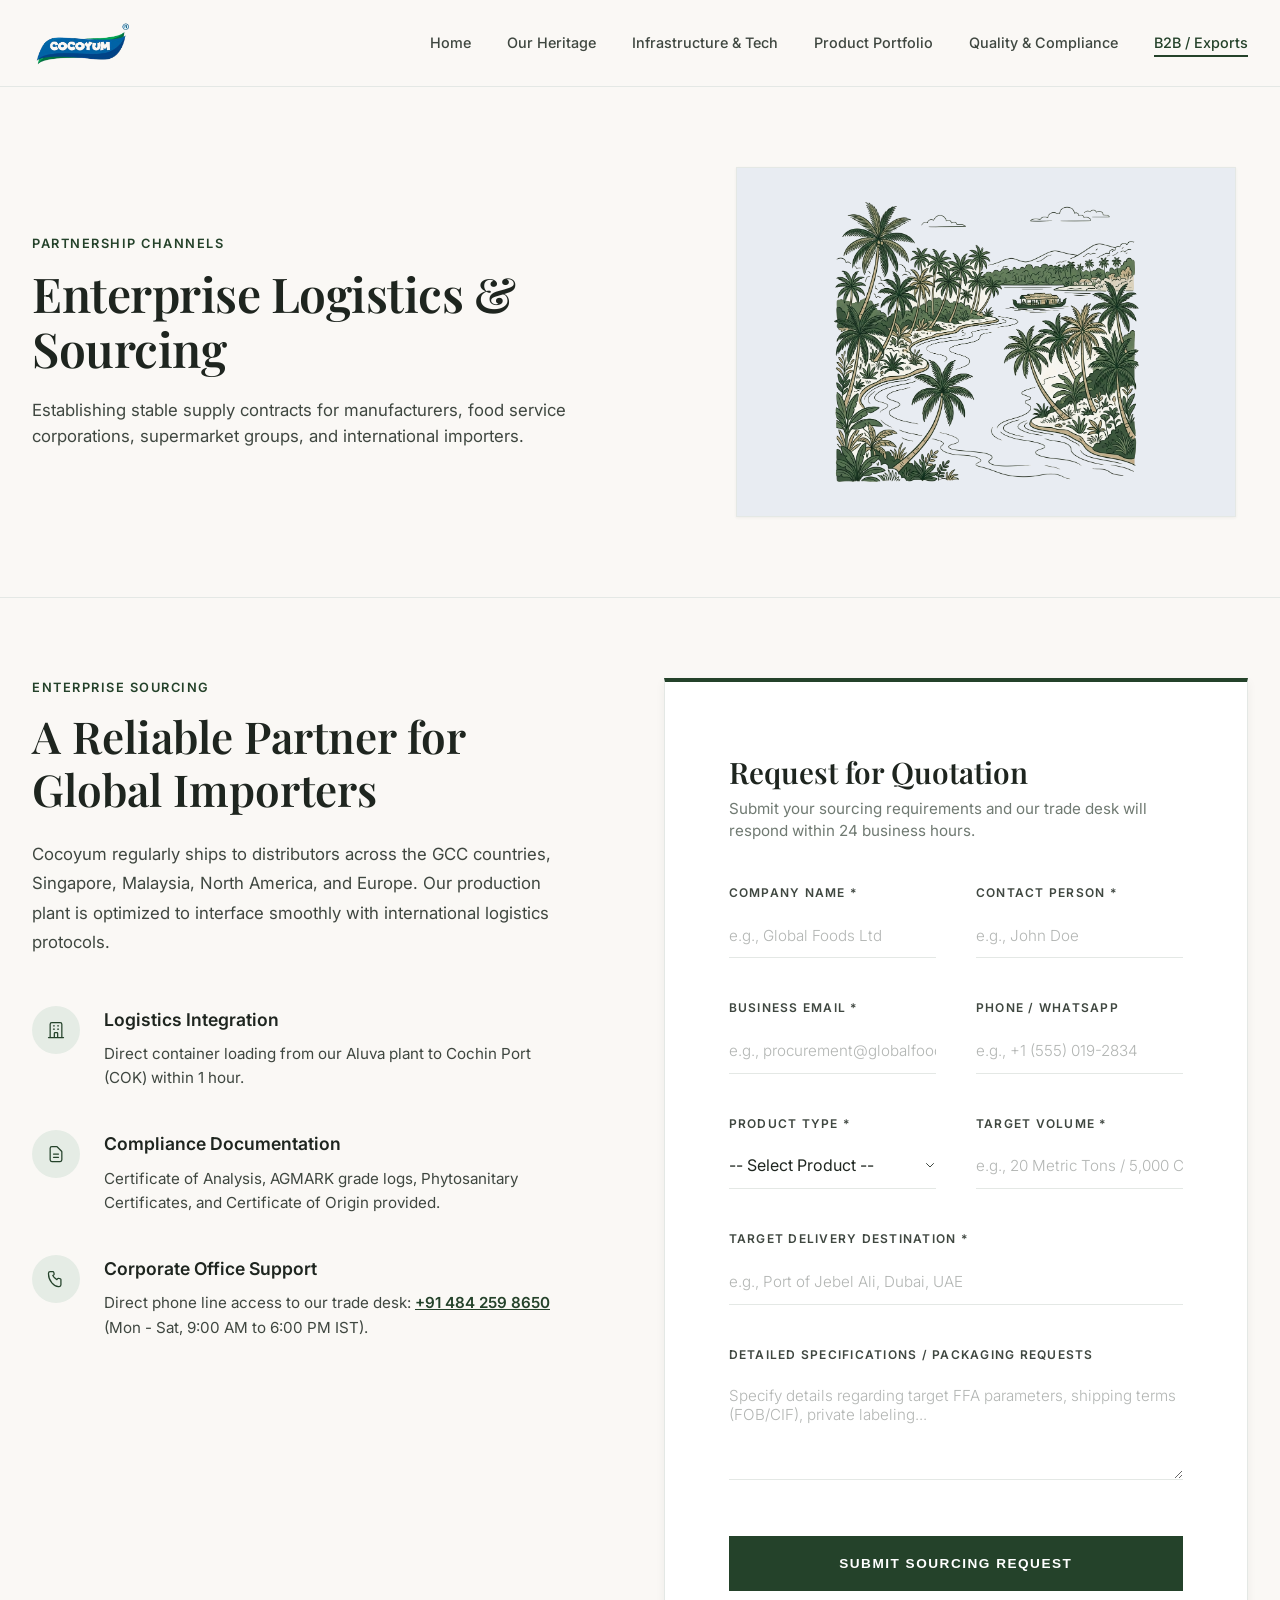
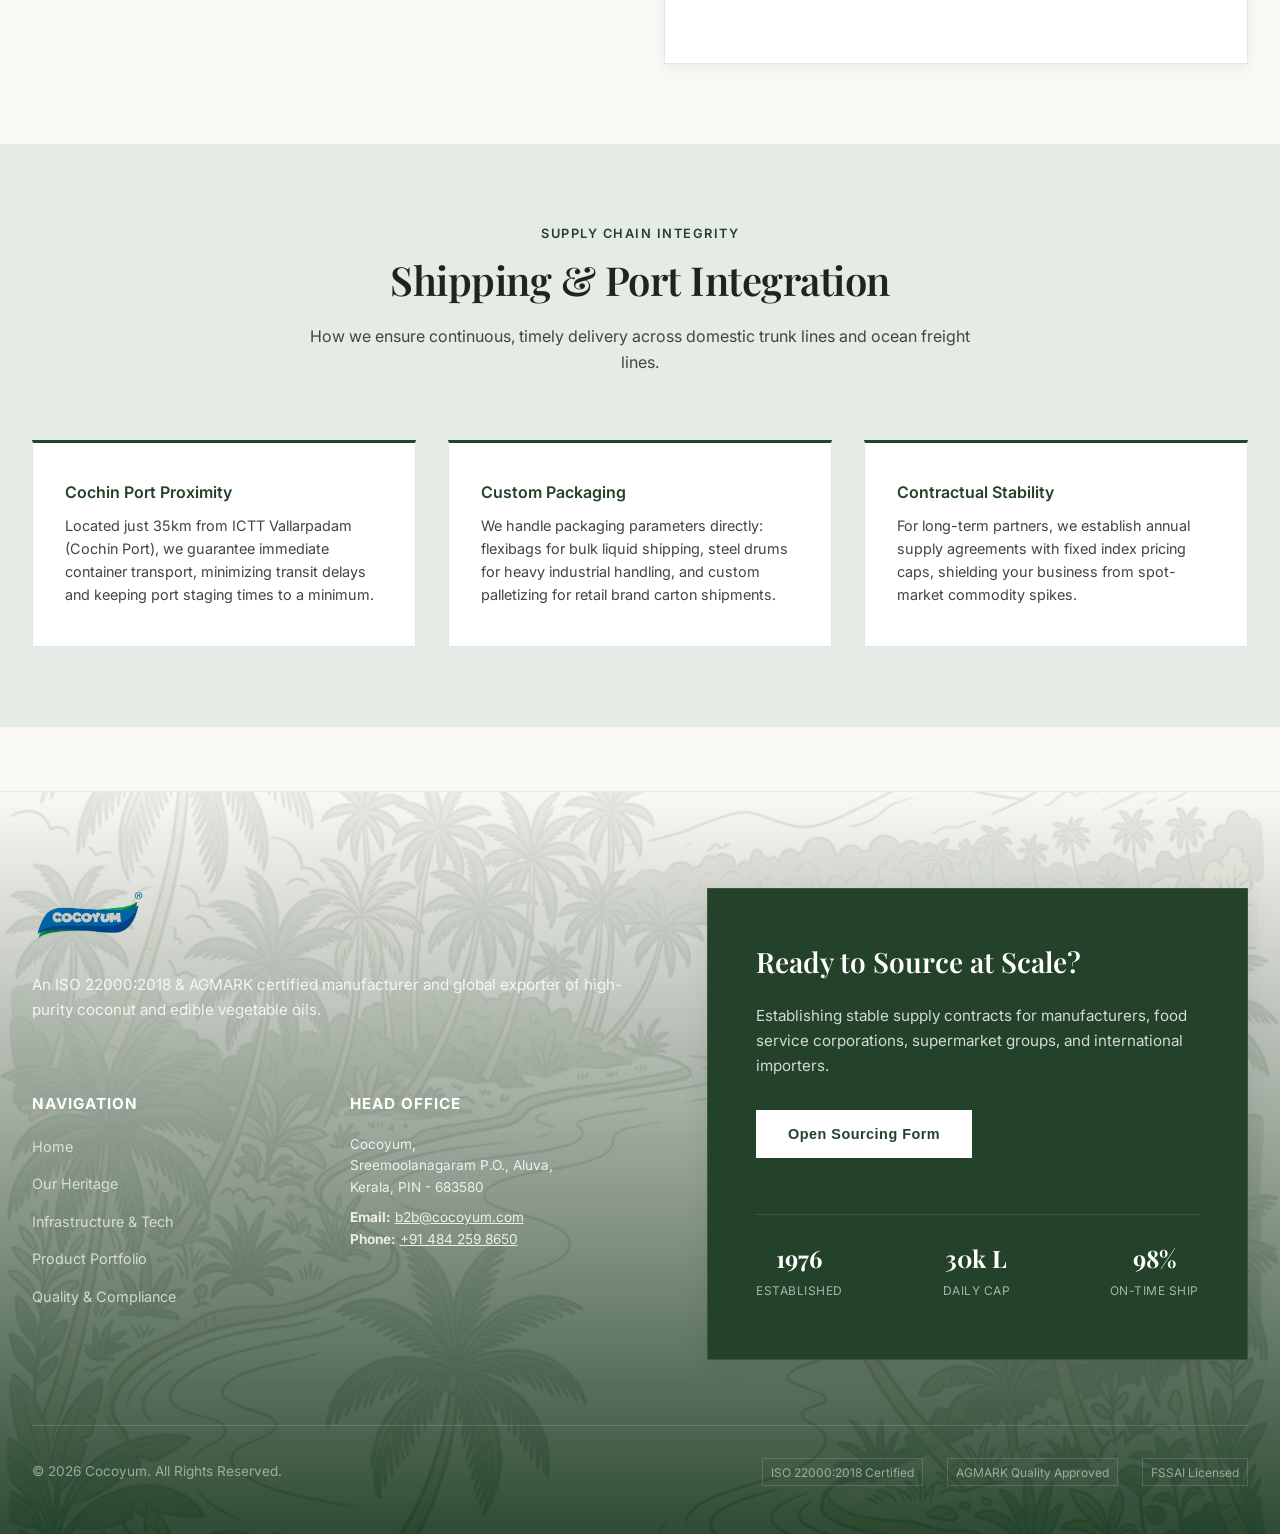
==== commit 64281a79: "Replace remaining periyar groves photos with custom groves illustration" ====
--- a/b2b.html
+++ b/b2b.html
@@ -52,7 +52,7 @@
                 </div>
                 <div class="page-hero-image-wrap">
                     <div class="page-hero-frame bg-slate">
-                        <img src="assets/periyar_groves.png" alt="Sourcing Groves in Kerala, India">
+                        <img src="assets/groves_illustration.png" alt="Sourcing Groves Illustration" style="max-height: 280px; width: auto; object-fit: contain;">
                     </div>
                 </div>
             </div>
--- a/css/style.css
+++ b/css/style.css
@@ -703,6 +703,7 @@
     margin-bottom: 1.5rem;
     position: relative;
     overflow: hidden;
+    background-color: var(--white);
     box-shadow: none;
     transition: transform 0.4s cubic-bezier(0.165, 0.84, 0.44, 1), box-shadow 0.4s cubic-bezier(0.165, 0.84, 0.44, 1);
 }
@@ -713,14 +714,14 @@
 }
 
 .product-card .card-tile img {
-    height: 75%;
-    width: 75%;
+    height: 70%;
+    width: 70%;
     object-fit: contain;
     transition: transform 0.6s cubic-bezier(0.165, 0.84, 0.44, 1);
 }
 
 .product-card:hover .card-tile img {
-    transform: scale(1.04);
+    transform: scale(1.4);
 }
 
 .product-details {
@@ -831,24 +832,79 @@
     border: 1px solid var(--neutral-light);
     padding: 2.5rem 2rem;
     text-align: center;
-}
-
-.cert-icon-placeholder {
-    width: 60px;
-    height: 60px;
-    border-radius: 50%;
-    background-color: var(--tile-sage);
-    color: var(--primary-color);
+    transition: transform 0.3s cubic-bezier(0.16, 1, 0.3, 1), box-shadow 0.3s ease, border-color 0.3s ease;
+}
+
+.cert-card:hover {
+    transform: translateY(-4px);
+    border-color: var(--primary-color);
+    box-shadow: var(--shadow-md);
+}
+
+.cert-logo-container {
+    height: 70px;
     display: flex;
     align-items: center;
     justify-content: center;
     margin: 0 auto 1.5rem auto;
 }
 
+.cert-logo-img {
+    width: auto;
+    height: auto;
+    object-fit: contain;
+    filter: grayscale(1) opacity(0.6);
+    transition: transform 0.3s ease, filter 0.3s ease;
+}
+
+/* Optical Alignment Sizing for Logos */
+#cert-iso .cert-logo-img {
+    max-height: 48px; /* ISO Square */
+}
+
+#cert-agmark .cert-logo-img {
+    max-height: 56px; /* AGMARK Circle */
+}
+
+#cert-fssai .cert-logo-img {
+    max-height: 44px; /* FSSAI Wide Rectangle */
+    max-width: 130px;
+}
+
+#cert-haccp .cert-logo-img {
+    max-height: 54px; /* HACCP Circle */
+}
+
+#cert-gmp .cert-logo-img {
+    max-height: 54px; /* GMP Circle */
+}
+
+#cert-halal .cert-logo-img {
+    max-height: 52px; /* Halal Circle */
+}
+
+#cert-cdb .cert-logo-img {
+    max-height: 54px; /* CDB Circle */
+}
+
+#cert-lei .cert-logo-img {
+    max-height: 48px; /* LEI Rectangle */
+}
+
+#cert-organic .cert-logo-img {
+    max-height: 54px; /* Organic Seal */
+}
+
+.cert-card:hover .cert-logo-img {
+    filter: grayscale(0) opacity(1);
+    transform: scale(1.06);
+}
+
+
 /* Footer featuring full landscape image and floating dark green form card */
 footer {
     background: linear-gradient(180deg, rgba(250, 248, 245, 0.9) 0%, rgba(36, 66, 42, 0.95) 100%), 
-                url('../assets/periyar_groves.png') no-repeat center center/cover;
+                url('../assets/groves_illustration.png') no-repeat center center/cover;
     padding: 6rem 2rem 3rem 2rem;
     color: rgba(255, 255, 255, 0.85);
     border-top: 1px solid var(--neutral-light);
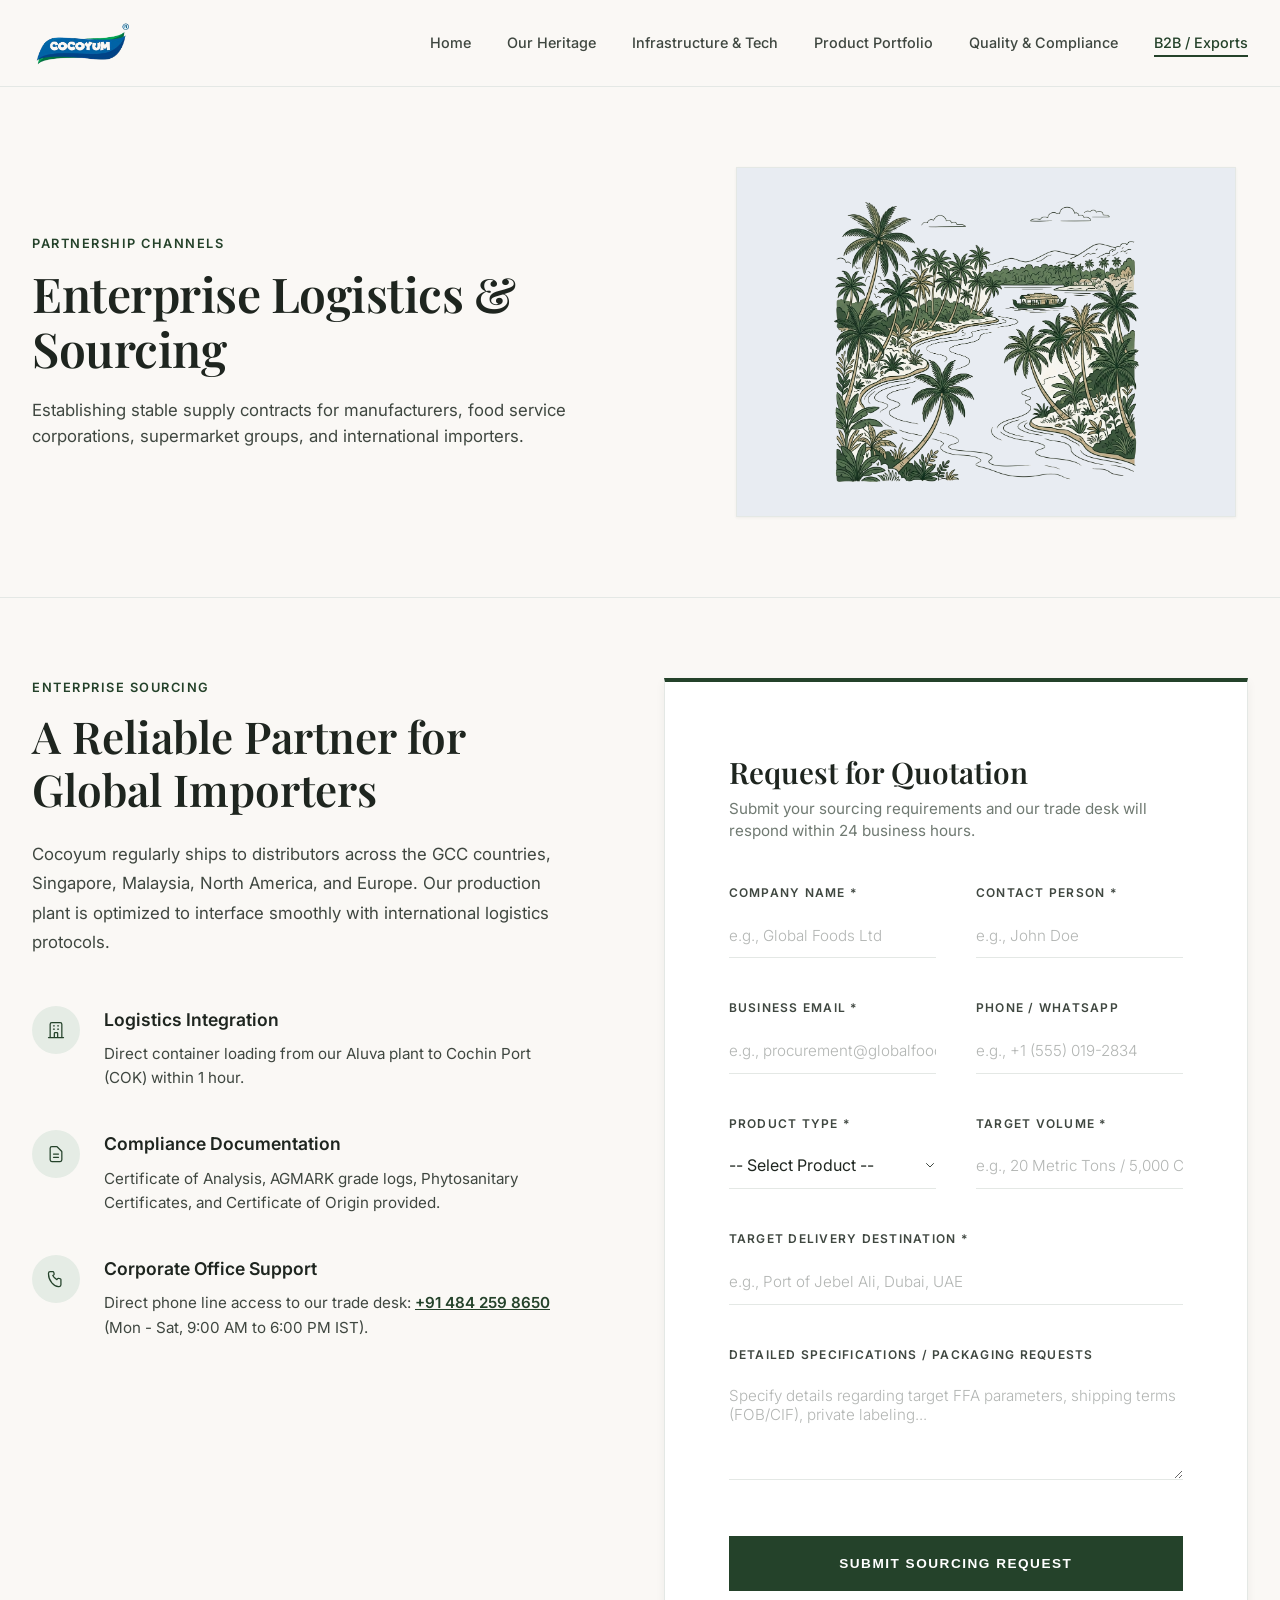
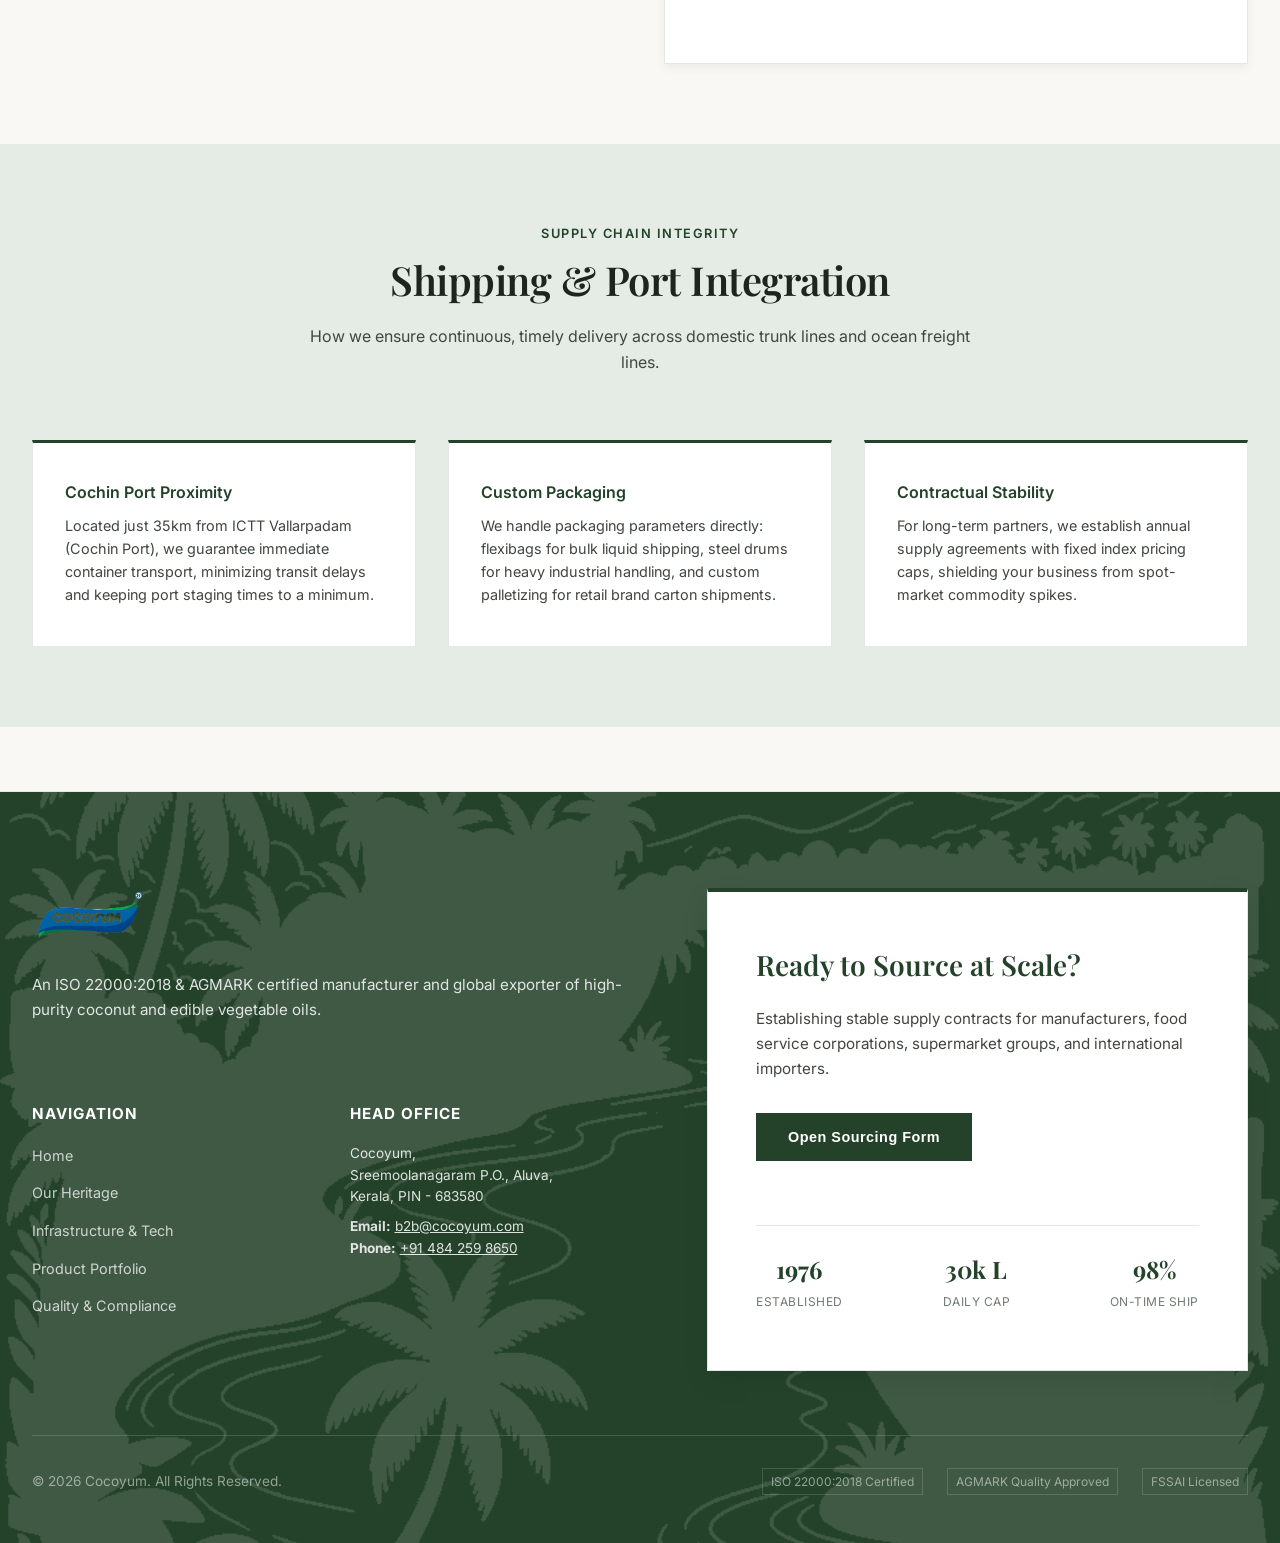
==== commit e62e21c9: "Revamp footer to solid dark forest green with white-line groves watermark illustration and floating " ====
--- a/b2b.html
+++ b/b2b.html
@@ -262,7 +262,6 @@
                     </div>
                 </div>
             </div>
-            </div>
         </div>
         
         <div class="footer-bottom">
--- a/css/style.css
+++ b/css/style.css
@@ -903,11 +903,31 @@
 
 /* Footer featuring full landscape image and floating dark green form card */
 footer {
-    background: linear-gradient(180deg, rgba(250, 248, 245, 0.9) 0%, rgba(36, 66, 42, 0.95) 100%), 
-                url('../assets/groves_illustration.png') no-repeat center center/cover;
+    background-color: var(--primary-color);
+    position: relative;
     padding: 6rem 2rem 3rem 2rem;
     color: rgba(255, 255, 255, 0.85);
     border-top: 1px solid var(--neutral-light);
+    overflow: hidden;
+}
+
+footer::before {
+    content: "";
+    position: absolute;
+    top: 0;
+    left: 0;
+    width: 100%;
+    height: 100%;
+    background: url('../assets/groves_illustration.png') no-repeat center center/cover;
+    opacity: 0.12;
+    filter: brightness(0) invert(1);
+    pointer-events: none;
+    z-index: 0;
+}
+
+footer > * {
+    position: relative;
+    z-index: 1;
 }
 
 .footer-grid-layout {
@@ -985,11 +1005,12 @@
 
 .footer-nav-col ul li a {
     font-size: 0.9rem;
-    color: rgba(255, 255, 255, 0.7);
+    color: rgba(255, 255, 255, 0.75);
+    transition: color var(--transition-normal);
 }
 
 .footer-nav-col ul li a:hover {
-    color: var(--white);
+    color: var(--secondary-color);
 }
 
 /* Floating B2B Form Box */
@@ -1057,9 +1078,9 @@
 .footer-stats-strip {
     display: flex;
     justify-content: space-between;
-    margin-top: 2rem;
+    margin-top: 2.5rem;
     padding-top: 1.5rem;
-    border-top: 1px solid rgba(255, 255, 255, 0.1);
+    border-top: 1px solid var(--neutral-light);
 }
 
 .footer-stat-item {
@@ -1071,12 +1092,12 @@
     font-family: var(--font-serif);
     font-size: 1.5rem;
     font-weight: 700;
-    color: var(--white);
+    color: var(--primary-color);
 }
 
 .footer-stat-lbl {
     font-size: 0.75rem;
-    color: rgba(255, 255, 255, 0.6);
+    color: var(--neutral-medium);
     text-transform: uppercase;
     letter-spacing: 0.5px;
 }
@@ -1559,7 +1580,7 @@
 }
 
 .footer-nav-col p a:hover {
-    color: var(--white);
+    color: var(--secondary-color);
 }
 
 /* 3. Centralized Form Status Styling (Clean Code) */
@@ -1728,11 +1749,12 @@
 
 /* Footer Sourcing Call-To-Action Box */
 .footer-cta-wrapper {
-    background-color: var(--primary-color);
+    background-color: var(--white);
     padding: 3.5rem 3rem;
     border-radius: var(--border-radius-sm);
     box-shadow: var(--shadow-lg);
-    border: 1px solid rgba(255, 255, 255, 0.1);
+    border: 1px solid var(--neutral-light);
+    border-top: 4px solid var(--primary-color);
     text-align: left;
     display: flex;
     flex-direction: column;
@@ -1740,7 +1762,7 @@
 }
 
 .footer-cta-wrapper h3 {
-    color: var(--white);
+    color: var(--primary-color);
     font-size: 1.75rem;
     font-family: var(--font-serif);
     margin-bottom: 0px;
@@ -1749,22 +1771,24 @@
 .footer-cta-wrapper p {
     font-size: 0.95rem;
     line-height: 1.65;
-    color: rgba(255, 255, 255, 0.8);
+    color: var(--neutral-dark);
     margin-bottom: 0.5rem;
 }
 
 .footer-cta-btn {
     align-self: flex-start;
-    background-color: var(--white);
-    color: var(--primary-color);
+    background-color: var(--primary-color);
+    color: var(--white);
     font-weight: 600;
     border: none;
     padding: 1rem 2rem;
     width: auto;
+    transition: background-color var(--transition-normal), transform var(--transition-normal);
 }
 
 .footer-cta-btn:hover {
-    background-color: rgba(255, 255, 255, 0.9);
+    background-color: var(--primary-light);
+    transform: translateY(-2px);
 }
 
 /* Adjust form controls inside white modal card */
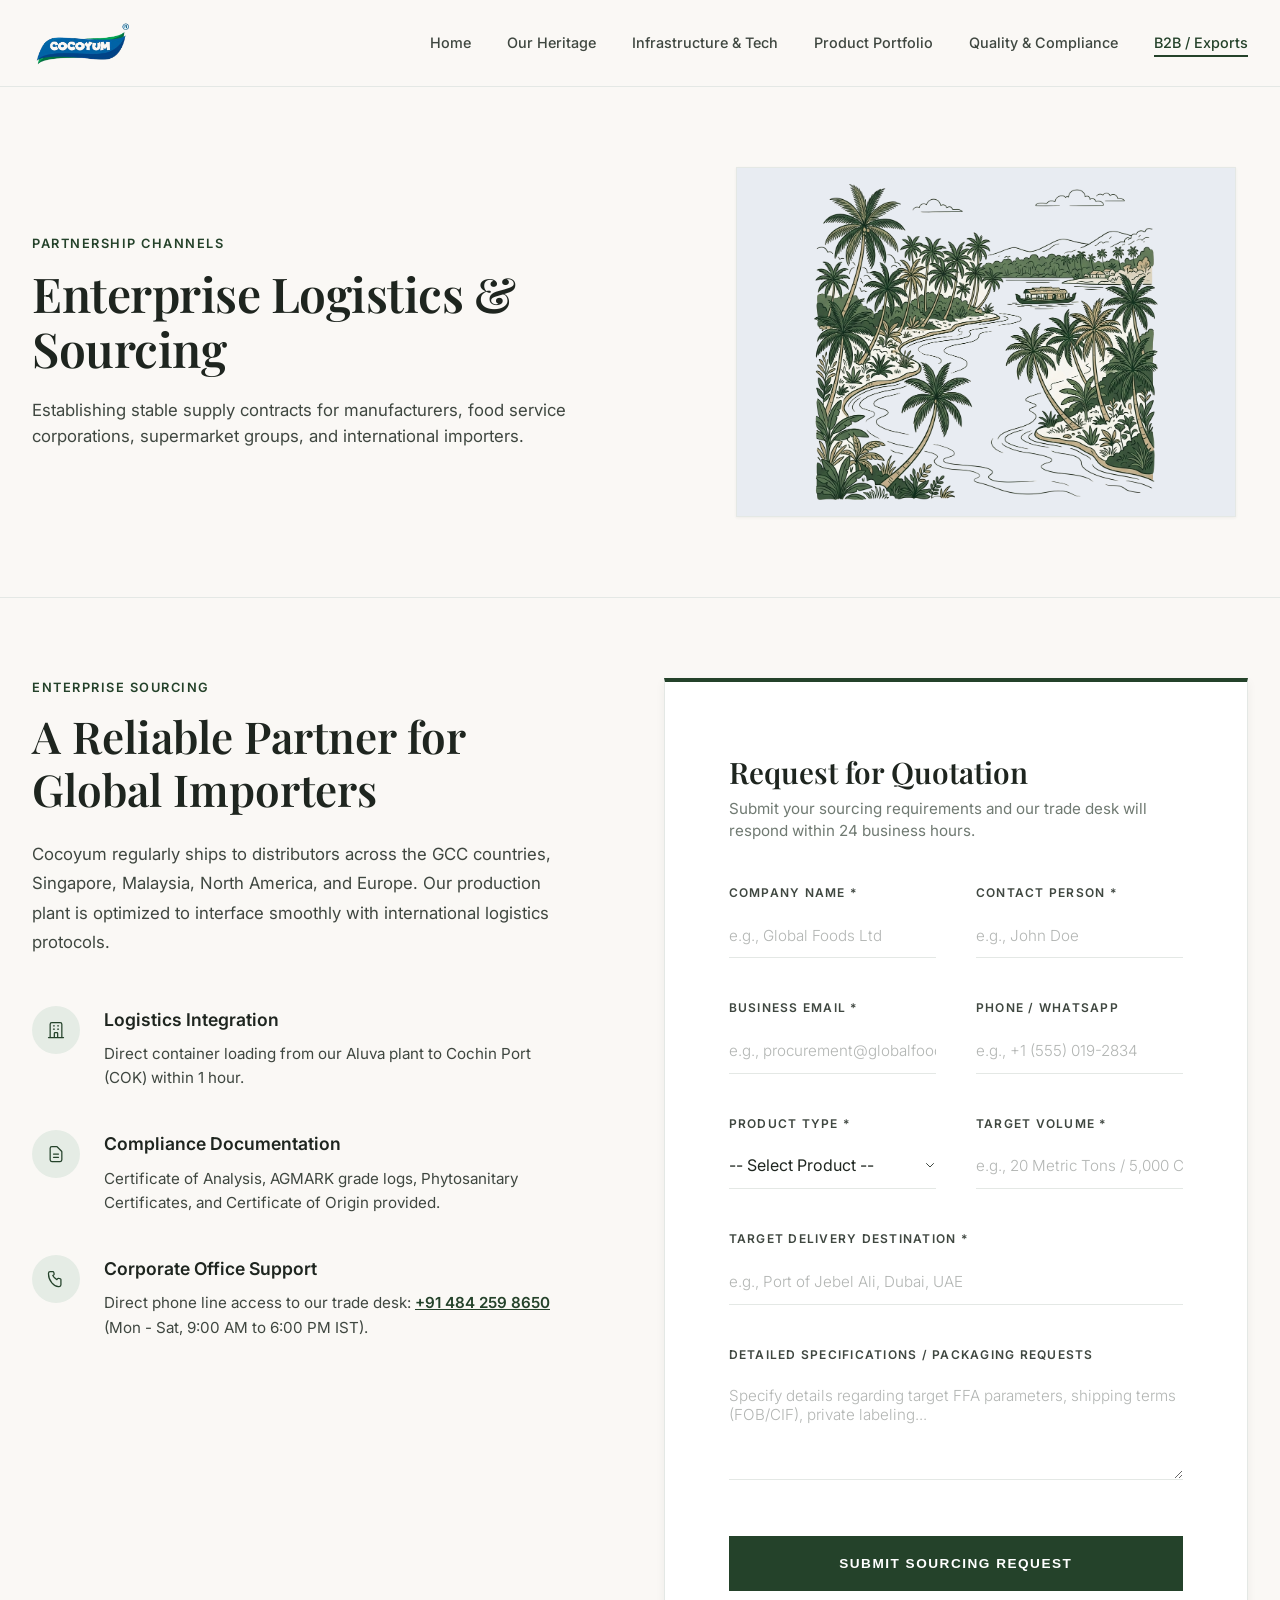
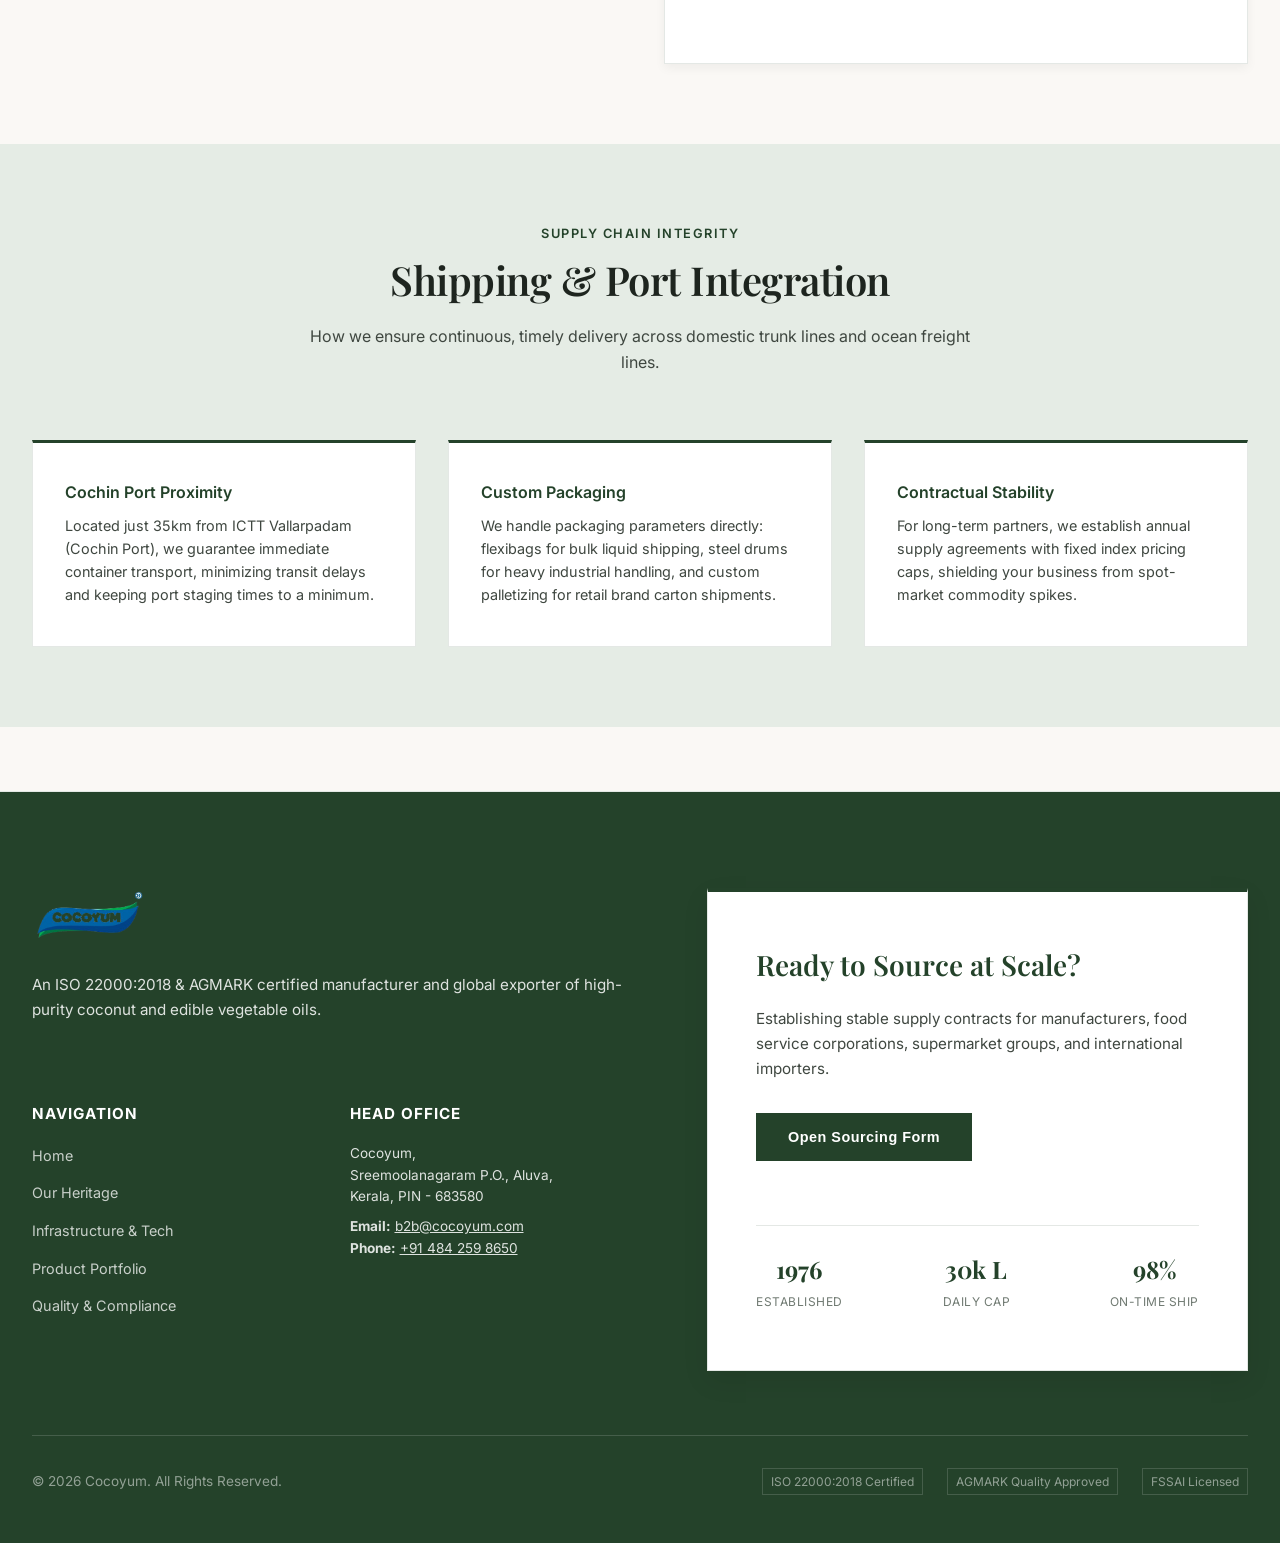
==== commit 1b471200: "Remove green background tint from heritage and B2B hero frames; make all subpage hero illustrations " ====
--- a/b2b.html
+++ b/b2b.html
@@ -52,7 +52,7 @@
                 </div>
                 <div class="page-hero-image-wrap">
                     <div class="page-hero-frame bg-slate">
-                        <img src="assets/groves_illustration.png" alt="Sourcing Groves Illustration" style="max-height: 280px; width: auto; object-fit: contain;">
+                        <img src="assets/groves_illustration.png" alt="Sourcing Groves Illustration" style="max-height: 330px; width: auto; object-fit: contain;">
                     </div>
                 </div>
             </div>
--- a/css/style.css
+++ b/css/style.css
@@ -341,7 +341,7 @@
     width: 100%;
     max-width: 500px;
     height: 350px;
-    background-color: var(--tile-sage);
+    background-color: var(--tile-tan);
     padding: 1rem;
     display: flex;
     align-items: center;
@@ -904,30 +904,9 @@
 /* Footer featuring full landscape image and floating dark green form card */
 footer {
     background-color: var(--primary-color);
-    position: relative;
     padding: 6rem 2rem 3rem 2rem;
     color: rgba(255, 255, 255, 0.85);
     border-top: 1px solid var(--neutral-light);
-    overflow: hidden;
-}
-
-footer::before {
-    content: "";
-    position: absolute;
-    top: 0;
-    left: 0;
-    width: 100%;
-    height: 100%;
-    background: url('../assets/groves_illustration.png') no-repeat center center/cover;
-    opacity: 0.12;
-    filter: brightness(0) invert(1);
-    pointer-events: none;
-    z-index: 0;
-}
-
-footer > * {
-    position: relative;
-    z-index: 1;
 }
 
 .footer-grid-layout {
